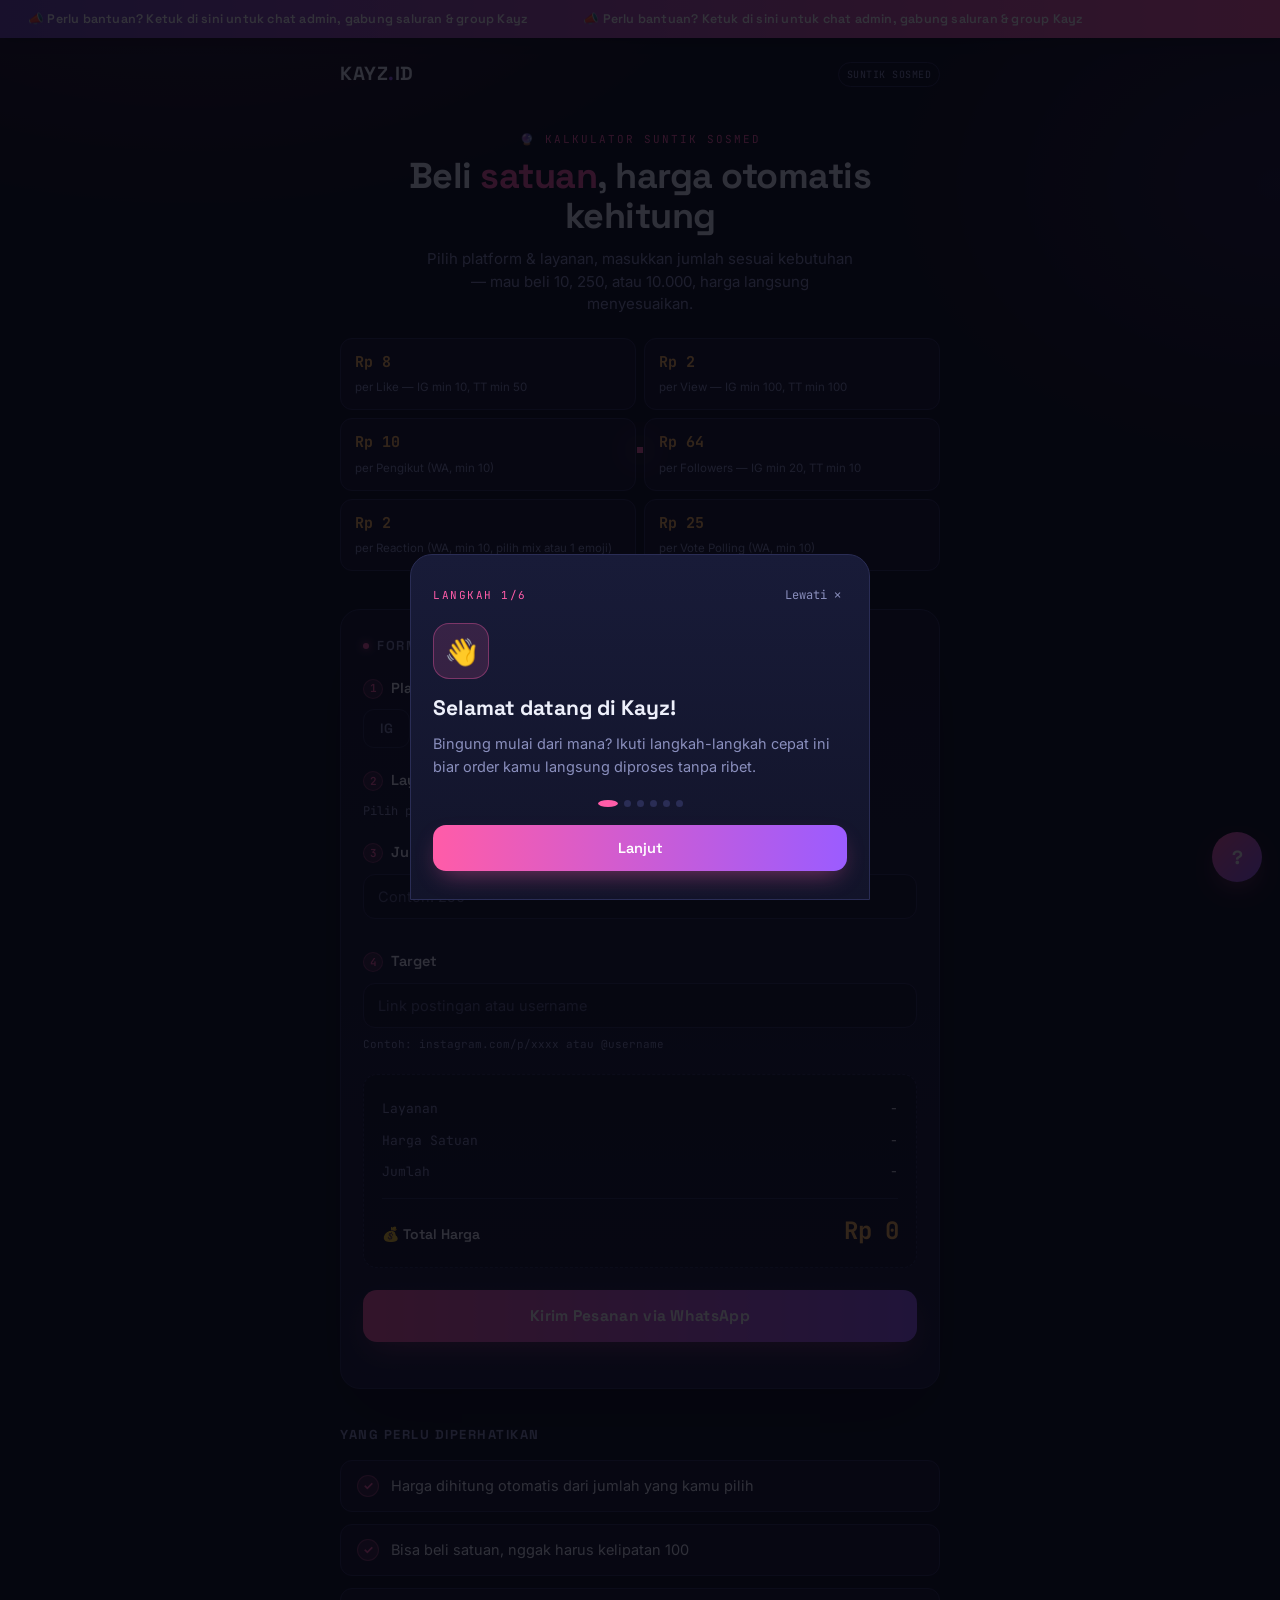
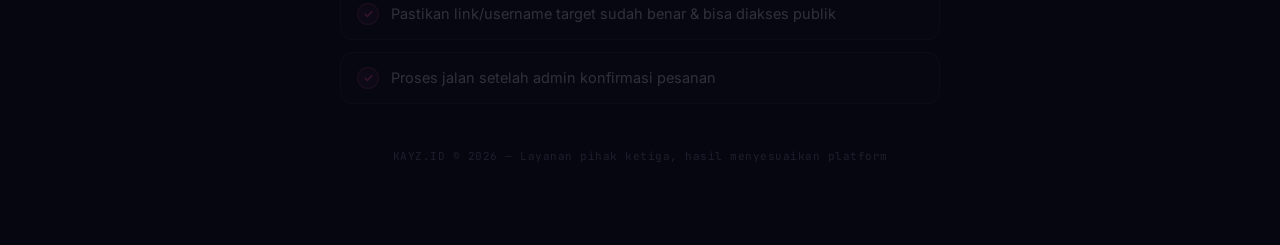
==== index.html @ 51d11089 "Add files via upload" ====
<!DOCTYPE html>
<html lang="id">
<head>
<meta charset="UTF-8">
<meta name="viewport" content="width=device-width, initial-scale=1.0">
<title>KAYZ — Kalkulator Suntik Sosmed</title>
<link rel="preconnect" href="https://fonts.googleapis.com">
<link rel="preconnect" href="https://fonts.gstatic.com" crossorigin>
<link href="https://fonts.googleapis.com/css2?family=Space+Grotesk:wght@500;600;700&family=Inter:wght@400;500;600&family=JetBrains+Mono:wght@400;500;700&display=swap" rel="stylesheet">
<link rel="stylesheet" href="style.css">
</head>
<body>

<div class="marquee-bar" id="marqueeBar">
  <div class="marquee-track" id="marqueeTrack"></div>
</div>

<div class="help-overlay" id="helpOverlay">
  <div class="help-modal">
    <div class="help-head">
      <h3 class="help-title">Perlu bantuan?</h3>
      <button class="help-close" id="helpClose">Tutup ✕</button>
    </div>
    <a class="help-opt" id="helpChat" href="#" target="_blank">
      <div class="ic">💬</div>
      <div class="txt"><b>Chat Admin</b><span>Tanya-tanya atau lapor pesanan lewat WhatsApp</span></div>
    </a>
    <a class="help-opt" id="helpChannel" href="#" target="_blank">
      <div class="ic">📢</div>
      <div class="txt"><b>Saluran Kayz</b><span>Info promo & update layanan terbaru</span></div>
    </a>
    <a class="help-opt" id="helpGroup" href="#" target="_blank">
      <div class="ic">👥</div>
      <div class="txt"><b>Group Komunitas</b><span>Gabung diskusi & tanya jawab bareng member lain</span></div>
    </a>
  </div>
</div>

<header>
  <div class="logo">KAYZ<span>.</span>ID</div>
  <div class="logo-tag">SUNTIK SOSMED</div>
</header>

<div class="wrap">

  <section class="hero">
    <div class="eyebrow">🔮 Kalkulator Suntik Sosmed</div>
    <h1>Beli <em>satuan</em>, harga otomatis kehitung</h1>
    <p class="sub">Pilih platform & layanan, masukkan jumlah sesuai kebutuhan — mau beli 10, 250, atau 10.000, harga langsung menyesuaikan.</p>

    <div class="rate-grid" id="rateGrid">
      <div class="rate-card"><b>Rp10</b><span>per Like — IG min 10, TT min 10</span></div>
      <div class="rate-card"><b>Rp1</b><span>per View — IG min 100, TT min 100</span></div>
      <div class="rate-card"><b>Rp10</b><span>per Pengikut (WA, min 10)</span></div>
      <div class="rate-card"><b>Rp50</b><span>per Followers — IG min 20, TT min 10</span></div>
      <div class="rate-card"><b>Rp1</b><span>per Reaction (WA, min 10, pilih mix atau 1 emoji)</span></div>
      <div class="rate-card"><b>Rp40</b><span>per Vote Polling (WA, min 10)</span></div>
    </div>
  </section>

  <div class="card">
    <div class="card-title"><span class="dot"></span> Form Pesanan Suntik Sosmed</div>

    <div class="field">
      <div class="field-label"><span class="n">1</span> Platform / Aplikasi</div>
      <div class="chip-row" id="platformRow">
        <button class="chip" data-val="Instagram (IG)">IG</button>
        <button class="chip" data-val="TikTok (TT)">TT</button>
        <button class="chip" data-val="WhatsApp (WA)">WA</button>
      </div>
      <div class="err" id="err-platform">Pilih salah satu platform.</div>
    </div>

    <div class="field">
      <div class="field-label"><span class="n">2</span> Layanan Suntik</div>
      <div class="chip-row" id="layananRow">
        <span class="empty-hint">Pilih platform dulu ya.</span>
      </div>
      <div class="hint" id="rateHint"></div>
      <div class="err" id="err-layanan">Pilih salah satu layanan.</div>
    </div>

    <div class="field" id="reactionField" style="display:none;">
      <div class="field-label">💬 Pilihan Reaction</div>
      <div class="chip-row" id="reactionRow">
        <button class="chip pink" data-val="Mix Acak (👍❤️😂😯🥺🙏)" data-emoji="👍❤️😂😯🥺🙏">Mix Acak 👍❤️😂😯🥺🙏</button>
        <button class="chip pink" data-val="👍" data-emoji="👍">👍</button>
        <button class="chip pink" data-val="❤️" data-emoji="❤️">❤️</button>
        <button class="chip pink" data-val="😂" data-emoji="😂">😂</button>
        <button class="chip pink" data-val="😯" data-emoji="😯">😯</button>
        <button class="chip pink" data-val="🥺" data-emoji="🥺">🥺</button>
        <button class="chip pink" data-val="🙏" data-emoji="🙏">🙏</button>
      </div>
      <div class="err" id="err-reaction">Pilih mix acak atau salah satu emoji.</div>
    </div>

    <div class="field">
      <div class="field-label"><span class="n">3</span> Jumlah <span class="opt">(bisa beli satuan, bebas berapa aja)</span></div>
      <input type="number" id="jumlah" placeholder="Contoh: 250" min="1" step="1">
      <div class="qty-quick" id="qtyQuick"></div>
      <div class="err" id="err-jumlah">Jumlah wajib diisi (minimal 1).</div>
    </div>

    <div class="field">
      <div class="field-label"><span class="n">4</span> Target</div>
      <input type="text" id="target" placeholder="Link postingan atau username">
      <div class="hint">Contoh: instagram.com/p/xxxx atau @username</div>
      <div class="err" id="err-target">Target wajib diisi.</div>
    </div>

    <div class="breakdown" id="breakdownBox">
      <div class="bd-row"><span>Layanan</span><span id="bdLayanan">-</span></div>
      <div class="bd-row"><span>Harga Satuan</span><span id="bdRate">-</span></div>
      <div class="bd-row"><span>Jumlah</span><span id="bdJumlah">-</span></div>
      <div class="bd-note" id="bdNote" style="display:none;">
        <span class="bd-note-label">📝 Note</span>
        <span class="bd-note-text" id="bdNoteText">-</span>
      </div>
      <div class="bd-total">
        <span class="label">💰 Total Harga</span>
        <span class="value" id="bdTotal">Rp 0</span>
      </div>
    </div>

    <button class="cta" id="orderBtn">Kirim Pesanan via WhatsApp</button>
    <div class="toast" id="toast">✓ Membuka WhatsApp admin Kayz...</div>
  </div>

  <section class="features">
    <h2>Yang perlu diperhatikan</h2>
    <div class="feat-grid">
      <div class="feat"><span class="check">✓</span> Harga dihitung otomatis dari jumlah yang kamu pilih</div>
      <div class="feat"><span class="check">✓</span> Bisa beli satuan, nggak harus kelipatan 100</div>
      <div class="feat"><span class="check">✓</span> Pastikan link/username target sudah benar & bisa diakses publik</div>
      <div class="feat"><span class="check">✓</span> Proses jalan setelah admin konfirmasi pesanan</div>
    </div>
  </section>

  <footer>KAYZ.ID © 2026 — Layanan pihak ketiga, hasil menyesuaikan platform</footer>
</div>

<button class="help-fab" id="helpFab" title="Cara order">?</button>

<div class="tut-highlight" id="tutHighlight"></div>
<div class="tut-overlay" id="tutOverlay">
  <div class="tut-modal">
    <div class="tut-head">
      <span class="tut-eyebrow" id="tutStepLabel">Langkah 1/4</span>
      <button class="tut-skip" id="tutSkip">Lewati ✕</button>
    </div>
    <div class="tut-icon" id="tutIcon">👋</div>
    <h3 class="tut-title" id="tutTitle">Selamat datang di Kayz!</h3>
    <p class="tut-body" id="tutBody">Bingung mulai dari mana? Ikuti 4 langkah cepat ini biar order kamu langsung diproses tanpa ribet.</p>
    <div class="tut-dots" id="tutDots"></div>
    <div class="tut-actions">
      <button class="tut-btn hidden" id="tutBack">Kembali</button>
      <button class="tut-btn primary" id="tutNext">Lanjut</button>
    </div>
  </div>
</div>

<script src="prices.js"></script>
<script src="script.js"></script>
</body>
</html>
---- style.css ----
:root {
  --void:#0a0c17;
  --panel:#12142a;
  --panel-2:#181b38;
  --line:#2a2d55;
  --violet:#9b5cff;
  --violet-dim:#6e46b8;
  --violet-glow:rgba(155,92,255,0.45);
  --pink:#ff5ca8;
  --amber:#ffb454;
  --text:#eef0fb;
  --muted:#8a8fbd;
  --good:#5ee6a8;
}

* {
  box-sizing:border-box;
}

html {
  scroll-behavior:smooth;
}

body {
  margin:0;
  background:radial-gradient(ellipse 900px 500px at 15% -5%,rgba(255,92,168,0.14),transparent 60%),radial-gradient(ellipse 700px 500px at 100% 10%,rgba(155,92,255,0.12),transparent 55%),var(--void);
  color:var(--text);
  font-family:'Inter',sans-serif;
  -webkit-font-smoothing:antialiased;
  line-height:1.5;
}

.wrap {
  max-width:640px;
  margin:0 auto;
  padding:0 20px 80px;
}

header {
  display:flex;
  align-items:center;
  justify-content:space-between;
  padding:22px 20px;
  max-width:640px;
  margin:0 auto;
}

.logo {
  font-family:'Space Grotesk',sans-serif;
  font-weight:700;
  font-size:19px;
  letter-spacing:0.5px;
}

.logo span {
  color:var(--violet);
}

.logo-tag {
  font-family:'JetBrains Mono',monospace;
  font-size:10px;
  color:var(--muted);
  border:1px solid var(--line);
  padding:4px 8px;
  border-radius:20px;
  letter-spacing:0.5px;
}

.hero {
  padding:20px 0 8px;
  text-align:center;
}

.eyebrow {
  font-family:'JetBrains Mono',monospace;
  font-size:11px;
  color:var(--pink);
  letter-spacing:2px;
  text-transform:uppercase;
  margin-bottom:10px;
}

h1 {
  font-family:'Space Grotesk',sans-serif;
  font-weight:700;
  font-size:clamp(27px,7vw,36px);
  line-height:1.1;
  margin:0 0 12px;
  letter-spacing:-0.5px;
}

h1 em {
  font-style:normal;
  color:var(--pink);
}

.sub {
  color:var(--muted);
  font-size:15px;
  max-width:440px;
  margin:0 auto;
}

.rate-grid {
  display:grid;
  grid-template-columns:1fr 1fr;
  gap:8px;
  margin-top:22px;
}

.rate-card {
  padding:12px 14px;
  border-radius:12px;
  background:var(--panel);
  border:1px solid var(--line);
  text-align:left;
}

.rate-card b {
  display:block;
  font-family:'JetBrains Mono',monospace;
  font-size:15px;
  color:var(--amber);
}

.rate-card span {
  font-size:11.5px;
  color:var(--muted);
}

.card {
  background:linear-gradient(180deg,var(--panel),var(--panel-2));
  border:1px solid var(--line);
  border-radius:20px;
  padding:26px 22px 22px;
  margin-top:30px;
  box-shadow:0 30px 60px -30px rgba(0,0,0,0.6);
}

.card-title {
  display:flex;
  align-items:center;
  gap:8px;
  font-family:'Space Grotesk',sans-serif;
  font-weight:600;
  font-size:13px;
  letter-spacing:1.5px;
  text-transform:uppercase;
  color:var(--muted);
  margin-bottom:22px;
}

.card-title .dot {
  width:6px;
  height:6px;
  border-radius:50%;
  background:var(--pink);
  box-shadow:0 0 8px var(--pink);
}

.field {
  margin-bottom:22px;
}

.field-label {
  display:flex;
  align-items:center;
  gap:8px;
  font-family:'Space Grotesk',sans-serif;
  font-weight:600;
  font-size:14.5px;
  margin-bottom:10px;
}

.field-label .n {
  width:20px;
  height:20px;
  border-radius:50%;
  background:rgba(255,92,168,0.15);
  color:var(--pink);
  font-family:'JetBrains Mono',monospace;
  font-size:11px;
  display:flex;
  align-items:center;
  justify-content:center;
  border:1px solid rgba(255,92,168,0.35);
}

.field-label .opt {
  color:var(--muted);
  font-weight:400;
  font-size:12.5px;
}

.chip-row {
  display:flex;
  gap:8px;
  flex-wrap:wrap;
}

.chip {
  padding:10px 16px;
  border-radius:11px;
  border:1px solid var(--line);
  background:transparent;
  color:var(--muted);
  font-family:'Space Grotesk',sans-serif;
  font-weight:600;
  font-size:13.5px;
  cursor:pointer;
  transition:all .15s ease;
}

.chip.active {
  border-color:var(--violet);
  color:var(--text);
  background:rgba(155,92,255,0.14);
  box-shadow:inset 0 0 0 1px rgba(155,92,255,0.35);
}

.chip.pink.active {
  border-color:var(--pink);
  background:rgba(255,92,168,0.14);
  box-shadow:inset 0 0 0 1px rgba(255,92,168,0.35);
}

.chip:disabled {
  opacity:0.35;
  cursor:not-allowed;
}

.empty-hint {
  font-family:'JetBrains Mono',monospace;
  font-size:12px;
  color:var(--muted);
}

input[type=text],input[type=number] {
  width:100%;
  padding:13px 14px;
  border-radius:12px;
  border:1px solid var(--line);
  background:rgba(0,0,0,0.25);
  color:var(--text);
  font-family:'Inter',sans-serif;
  font-size:14.5px;
  outline:none;
  transition:border-color .15s ease;
}

input[type=text]:focus,input[type=number]:focus {
  border-color:var(--violet);
}

input::placeholder {
  color:#5a5f88;
}

.qty-quick {
  display:flex;
  gap:8px;
  margin-top:10px;
  flex-wrap:wrap;
}

.qty-btn {
  padding:7px 14px;
  border-radius:9px;
  border:1px solid var(--line);
  background:transparent;
  color:var(--muted);
  font-family:'JetBrains Mono',monospace;
  font-size:12px;
  cursor:pointer;
}

.qty-btn:hover {
  border-color:var(--violet);
  color:var(--text);
}

.hint {
  font-family:'JetBrains Mono',monospace;
  font-size:11px;
  color:var(--muted);
  margin-top:8px;
}

.err {
  display:none;
  font-family:'JetBrains Mono',monospace;
  font-size:11.5px;
  color:#ff6b6b;
  margin-top:8px;
}

.err.show {
  display:block;
}

.field.invalid input[type=text],.field.invalid input[type=number] {
  border-color:#ff6b6b;
}

.field.invalid .chip-row .chip {
  border-color:#ff6b6b;
}

.breakdown {
  margin-top:6px;
  padding:18px 18px;
  border-radius:14px;
  background:rgba(0,0,0,0.25);
  border:1px dashed var(--line);
  font-family:'JetBrains Mono',monospace;
  font-size:13px;
}

.bd-row {
  display:flex;
  justify-content:space-between;
  padding:6px 0;
  color:var(--muted);
}

.bd-row span:last-child {
  color:var(--text);
}

.bd-total {
  display:flex;
  justify-content:space-between;
  align-items:baseline;
  margin-top:10px;
  padding-top:14px;
  border-top:1px solid var(--line);
}

.bd-total .label {
  font-family:'Space Grotesk',sans-serif;
  font-weight:600;
  font-size:14px;
  color:var(--text);
  display:flex;
  align-items:center;
  gap:6px;
}

.bd-total .value {
  font-family:'JetBrains Mono',monospace;
  font-weight:700;
  font-size:24px;
  color:var(--amber);
  letter-spacing:-0.5px;
}

.cta {
  display:block;
  width:100%;
  margin-top:22px;
  padding:16px;
  border:none;
  border-radius:14px;
  background:linear-gradient(90deg,var(--pink),var(--violet));
  color:#fff;
  font-family:'Space Grotesk',sans-serif;
  font-weight:700;
  font-size:15.5px;
  cursor:pointer;
  letter-spacing:0.3px;
  box-shadow:0 12px 30px -8px rgba(255,92,168,0.4);
  transition:transform .15s ease;
}

.cta:active {
  transform:scale(0.98);
}

.toast {
  text-align:center;
  font-family:'JetBrains Mono',monospace;
  font-size:11.5px;
  color:var(--good);
  margin-top:10px;
  height:14px;
  opacity:0;
  transition:opacity .3s ease;
}

.toast.show {
  opacity:1;
}

.features {
  margin-top:36px;
}

.features h2 {
  font-family:'Space Grotesk',sans-serif;
  font-size:13px;
  letter-spacing:1.5px;
  text-transform:uppercase;
  color:var(--muted);
  margin-bottom:16px;
}

.feat-grid {
  display:grid;
  gap:12px;
}

.feat {
  display:flex;
  align-items:center;
  gap:12px;
  padding:14px 16px;
  background:var(--panel);
  border:1px solid var(--line);
  border-radius:12px;
  font-size:14.5px;
}

.feat .check {
  flex:none;
  width:22px;
  height:22px;
  border-radius:50%;
  background:rgba(255,92,168,0.16);
  color:var(--pink);
  display:flex;
  align-items:center;
  justify-content:center;
  font-size:12px;
  font-weight:700;
  border:1px solid rgba(255,92,168,0.4);
}

footer {
  text-align:center;
  margin-top:44px;
  color:var(--muted);
  font-family:'JetBrains Mono',monospace;
  font-size:11px;
  letter-spacing:0.5px;
}

.help-fab {
  position:fixed;
  right:18px;
  bottom:18px;
  width:50px;
  height:50px;
  border-radius:50%;
  background:linear-gradient(135deg,var(--pink),var(--violet));
  border:none;
  color:#fff;
  font-family:'Space Grotesk',sans-serif;
  font-weight:700;
  font-size:19px;
  cursor:pointer;
  box-shadow:0 10px 26px -8px rgba(255,92,168,0.55);
  z-index:50;
  display:flex;
  align-items:center;
  justify-content:center;
}

.tut-overlay {
  position:fixed;
  inset:0;
  background:transparent;
  z-index:207;
  display:flex;
  align-items:flex-end;
  justify-content:center;
  opacity:0;
  pointer-events:none;
  transition:opacity .25s ease;
}

.tut-overlay.show {
  opacity:1;
  pointer-events:auto;
}

.tut-highlight {
  position:fixed;
  z-index:206;
  pointer-events:none;
  border-radius:14px;
  box-shadow:0 0 0 9999px rgba(5,6,14,0.82), 0 0 0 3px var(--pink), 0 0 30px 6px rgba(255,92,168,0.5);
  opacity:0;
  transition:top .35s cubic-bezier(.2,.8,.2,1), left .35s cubic-bezier(.2,.8,.2,1), width .35s cubic-bezier(.2,.8,.2,1), height .35s cubic-bezier(.2,.8,.2,1), opacity .3s ease;
}

.tut-highlight.show {
  opacity:1;
}

.tut-modal {
  width:100%;
  max-width:460px;
  background:linear-gradient(180deg,var(--panel-2),var(--panel));
  border:1px solid var(--line);
  border-radius:22px 22px 0 0;
  padding:26px 22px 28px;
  transform:translateY(30px);
  transition:transform .3s cubic-bezier(.2,.8,.2,1);
  max-height:82vh;
  overflow-y:auto;
  overscroll-behavior:contain;
  position:relative;
  z-index:2;
}

.tut-overlay.show .tut-modal {
  transform:translateY(0);
}

.tut-head {
  display:flex;
  align-items:center;
  justify-content:space-between;
  margin-bottom:6px;
}

.tut-eyebrow {
  font-family:'JetBrains Mono',monospace;
  font-size:11px;
  color:var(--pink);
  letter-spacing:1.5px;
  text-transform:uppercase;
}

.tut-skip {
  background:none;
  border:none;
  color:var(--muted);
  font-family:'JetBrains Mono',monospace;
  font-size:12px;
  cursor:pointer;
  padding:6px;
}

.tut-icon {
  width:56px;
  height:56px;
  border-radius:16px;
  display:flex;
  align-items:center;
  justify-content:center;
  font-size:26px;
  background:rgba(255,92,168,0.14);
  border:1px solid rgba(255,92,168,0.35);
  margin:14px 0 16px;
}

.tut-title {
  font-family:'Space Grotesk',sans-serif;
  font-weight:700;
  font-size:21px;
  margin:0 0 10px;
  line-height:1.25;
}

.tut-body {
  color:var(--muted);
  font-size:14.5px;
  line-height:1.6;
  margin:0;
}

.tut-body b {
  color:var(--text);
}

.tut-dots {
  display:flex;
  gap:6px;
  justify-content:center;
  margin:22px 0 18px;
}

.tut-dot {
  width:7px;
  height:7px;
  border-radius:50%;
  background:var(--line);
  transition:all .2s ease;
}

.tut-dot.active {
  width:20px;
  background:var(--pink);
}

.tut-actions {
  display:flex;
  gap:10px;
}

.tut-btn {
  flex:1;
  padding:14px;
  border-radius:13px;
  border:1px solid var(--line);
  background:transparent;
  color:var(--muted);
  font-family:'Space Grotesk',sans-serif;
  font-weight:600;
  font-size:14.5px;
  cursor:pointer;
}

.tut-btn.primary {
  border:none;
  background:linear-gradient(90deg,var(--pink),var(--violet));
  color:#fff;
  box-shadow:0 10px 24px -8px rgba(255,92,168,0.45);
}

.tut-btn.hidden {
  display:none;
}

.spot-pulse {
  animation:spotPulse 1.4s ease-in-out 2;
  position:relative;
  z-index:2;
  border-radius:14px;
}

@keyframes spotPulse {
  0%,100% {
  box-shadow:0 0 0 0 rgba(255,92,168,0.55);
}

50% {
  box-shadow:0 0 0 10px rgba(255,92,168,0);
}

}

body {
  padding-top:38px;
}

.marquee-bar {
  position:fixed;
  top:0;
  left:0;
  right:0;
  height:38px;
  z-index:200;
  background:linear-gradient(90deg,var(--violet-dim),var(--pink));
  display:flex;
  align-items:center;
  overflow:hidden;
  cursor:pointer;
  box-shadow:0 4px 14px -4px rgba(0,0,0,0.5);
}

.marquee-track {
  display:flex;
  white-space:nowrap;
  animation:marqueeScroll 14s linear infinite;
}

.marquee-track span {
  font-family:'Space Grotesk',sans-serif;
  font-weight:600;
  font-size:12.5px;
  color:#fff;
  padding:0 28px;
  letter-spacing:0.2px;
}

@keyframes marqueeScroll {
  0% {
  transform:translateX(0);
}

100% {
  transform:translateX(-50%);
}

}

.help-overlay {
  position:fixed;
  inset:0;
  background:rgba(5,6,14,0.78);
  backdrop-filter:blur(3px);
  z-index:210;
  display:flex;
  align-items:flex-end;
  justify-content:center;
  opacity:0;
  pointer-events:none;
  transition:opacity .25s ease;
}

.help-overlay.show {
  opacity:1;
  pointer-events:auto;
}

.help-modal {
  width:100%;
  max-width:460px;
  background:linear-gradient(180deg,var(--panel-2),var(--panel));
  border:1px solid var(--line);
  border-radius:22px 22px 0 0;
  padding:24px 22px 30px;
  transform:translateY(30px);
  transition:transform .3s cubic-bezier(.2,.8,.2,1);
}

.help-overlay.show .help-modal {
  transform:translateY(0);
}

.help-head {
  display:flex;
  align-items:center;
  justify-content:space-between;
  margin-bottom:18px;
}

.help-title {
  font-family:'Space Grotesk',sans-serif;
  font-weight:700;
  font-size:19px;
  margin:0;
}

.help-close {
  background:none;
  border:none;
  color:var(--muted);
  font-family:'JetBrains Mono',monospace;
  font-size:13px;
  cursor:pointer;
  padding:6px;
}

.help-opt {
  display:flex;
  align-items:center;
  gap:14px;
  padding:15px 14px;
  border-radius:14px;
  background:rgba(0,0,0,0.25);
  border:1px solid var(--line);
  margin-bottom:10px;
  text-decoration:none;
  cursor:pointer;
}

.help-opt .ic {
  width:40px;
  height:40px;
  border-radius:12px;
  display:flex;
  align-items:center;
  justify-content:center;
  font-size:19px;
  background:rgba(255,92,168,0.15);
  border:1px solid rgba(255,92,168,0.35);
  flex:none;
}

.help-opt .txt b {
  display:block;
  font-family:'Space Grotesk',sans-serif;
  font-weight:600;
  font-size:14.5px;
  color:var(--text);
}

.help-opt .txt span {
  font-size:12px;
  color:var(--muted);
}


/* Note permanen / tidak permanen di rincian total */
.bd-note {
  align-items:center;
  justify-content:space-between;
  gap:10px;
  margin:8px 0 2px;
  padding:8px 10px;
  border-radius:8px;
  font-size:13px;
  border:1px solid var(--line);
}
.bd-note .bd-note-label { color:var(--muted); }
.bd-note .bd-note-text { font-weight:600; text-align:right; }
.bd-note.perm { border-color:rgba(94,230,168,0.4); }
.bd-note.perm .bd-note-text { color:var(--good); }
.bd-note.nonperm { border-color:rgba(255,180,84,0.4); }
.bd-note.nonperm .bd-note-text { color:var(--amber); }
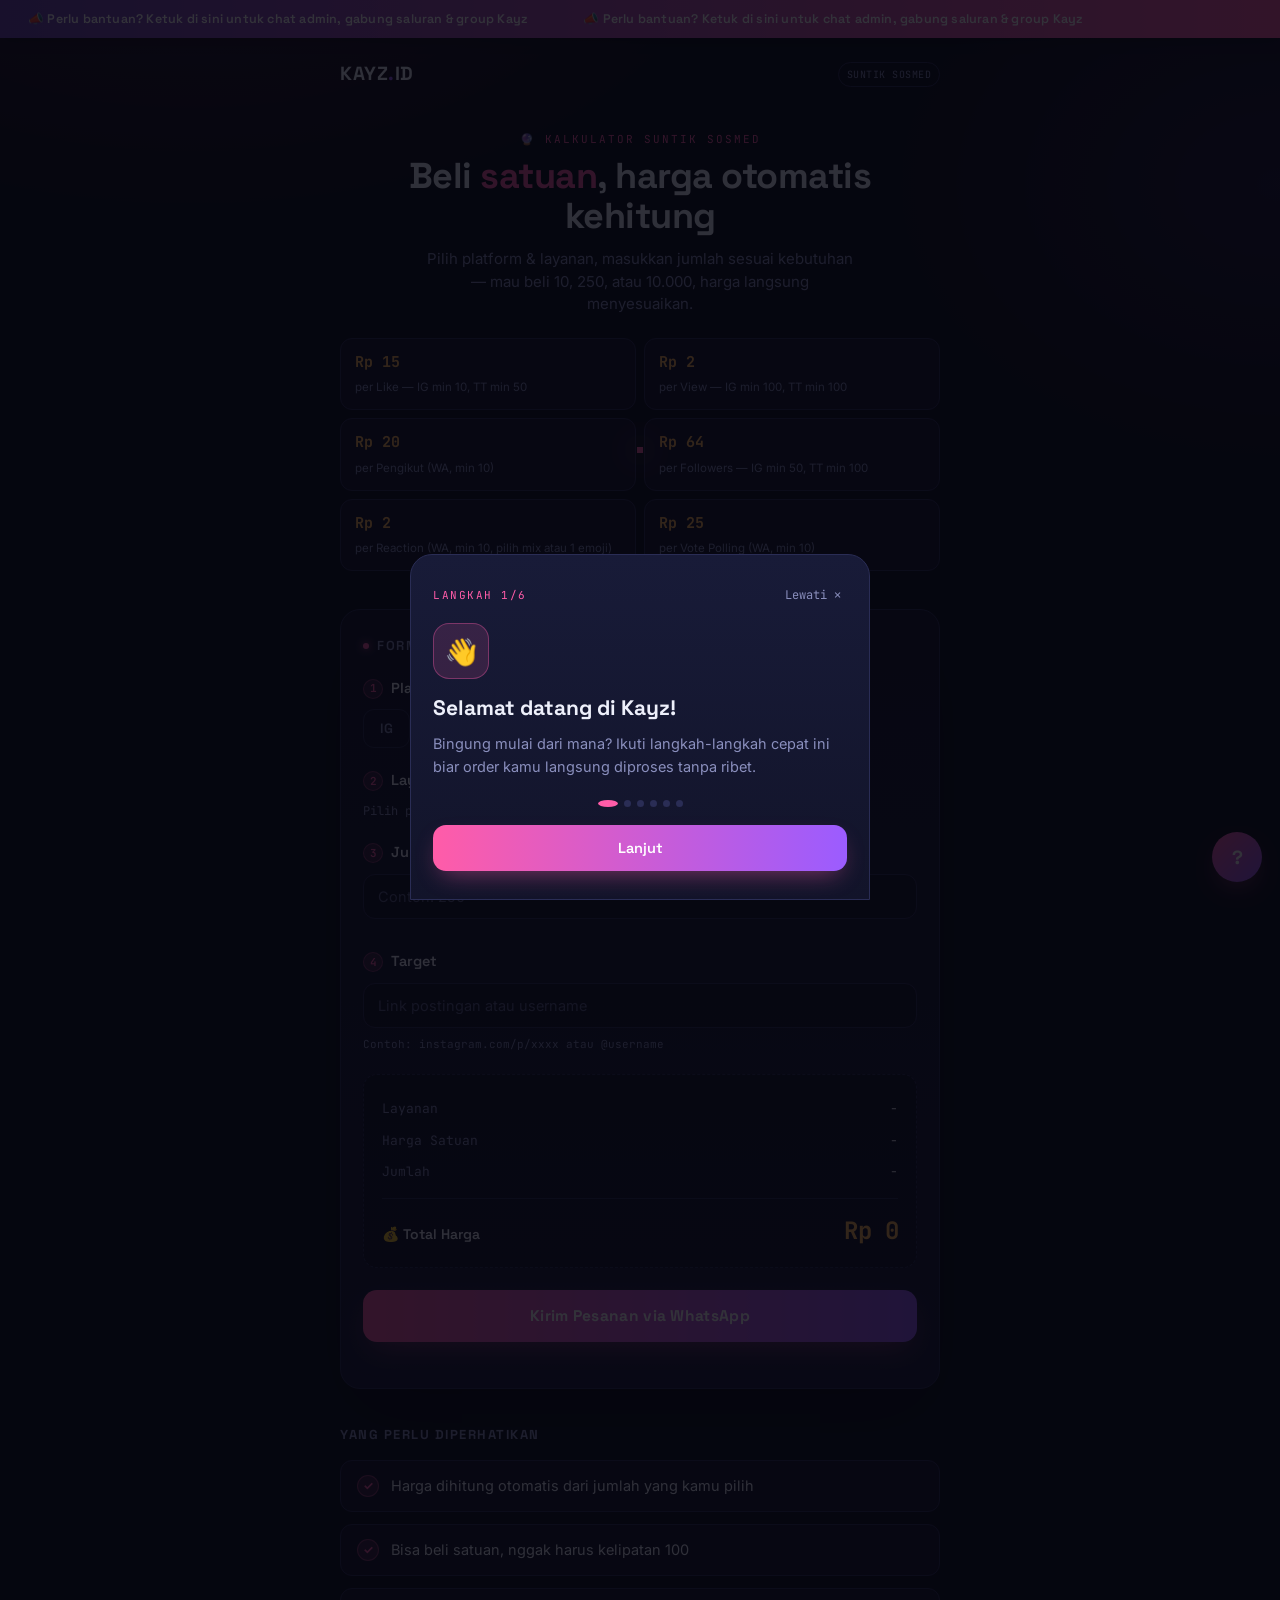
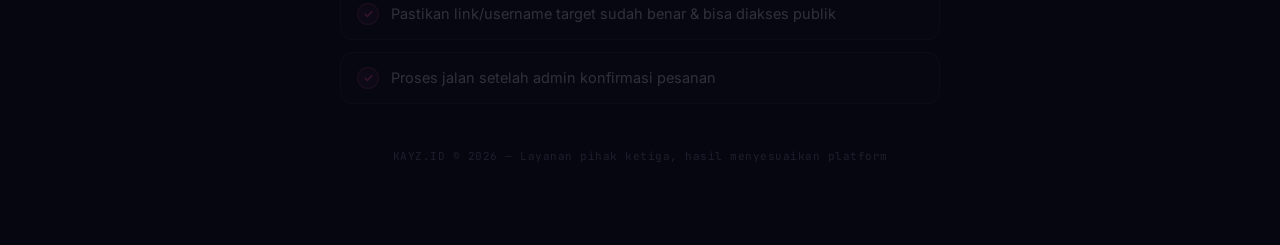
==== commit f12beec4: "Add files via upload" ====
--- a/index.html
+++ b/index.html
@@ -96,7 +96,7 @@
 
     <div class="field">
       <div class="field-label"><span class="n">3</span> Jumlah <span class="opt">(bisa beli satuan, bebas berapa aja)</span></div>
-      <input type="number" id="jumlah" placeholder="Contoh: 250" min="1" step="1">
+      <input type="number" id="jumlah" placeholder="Contoh: 250" min="1" step="1" inputmode="numeric">
       <div class="qty-quick" id="qtyQuick"></div>
       <div class="err" id="err-jumlah">Jumlah wajib diisi (minimal 1).</div>
     </div>
@@ -160,6 +160,7 @@
 </div>
 
 <script src="prices.js"></script>
+<script src="core.js"></script>
 <script src="script.js"></script>
 </body>
 </html>
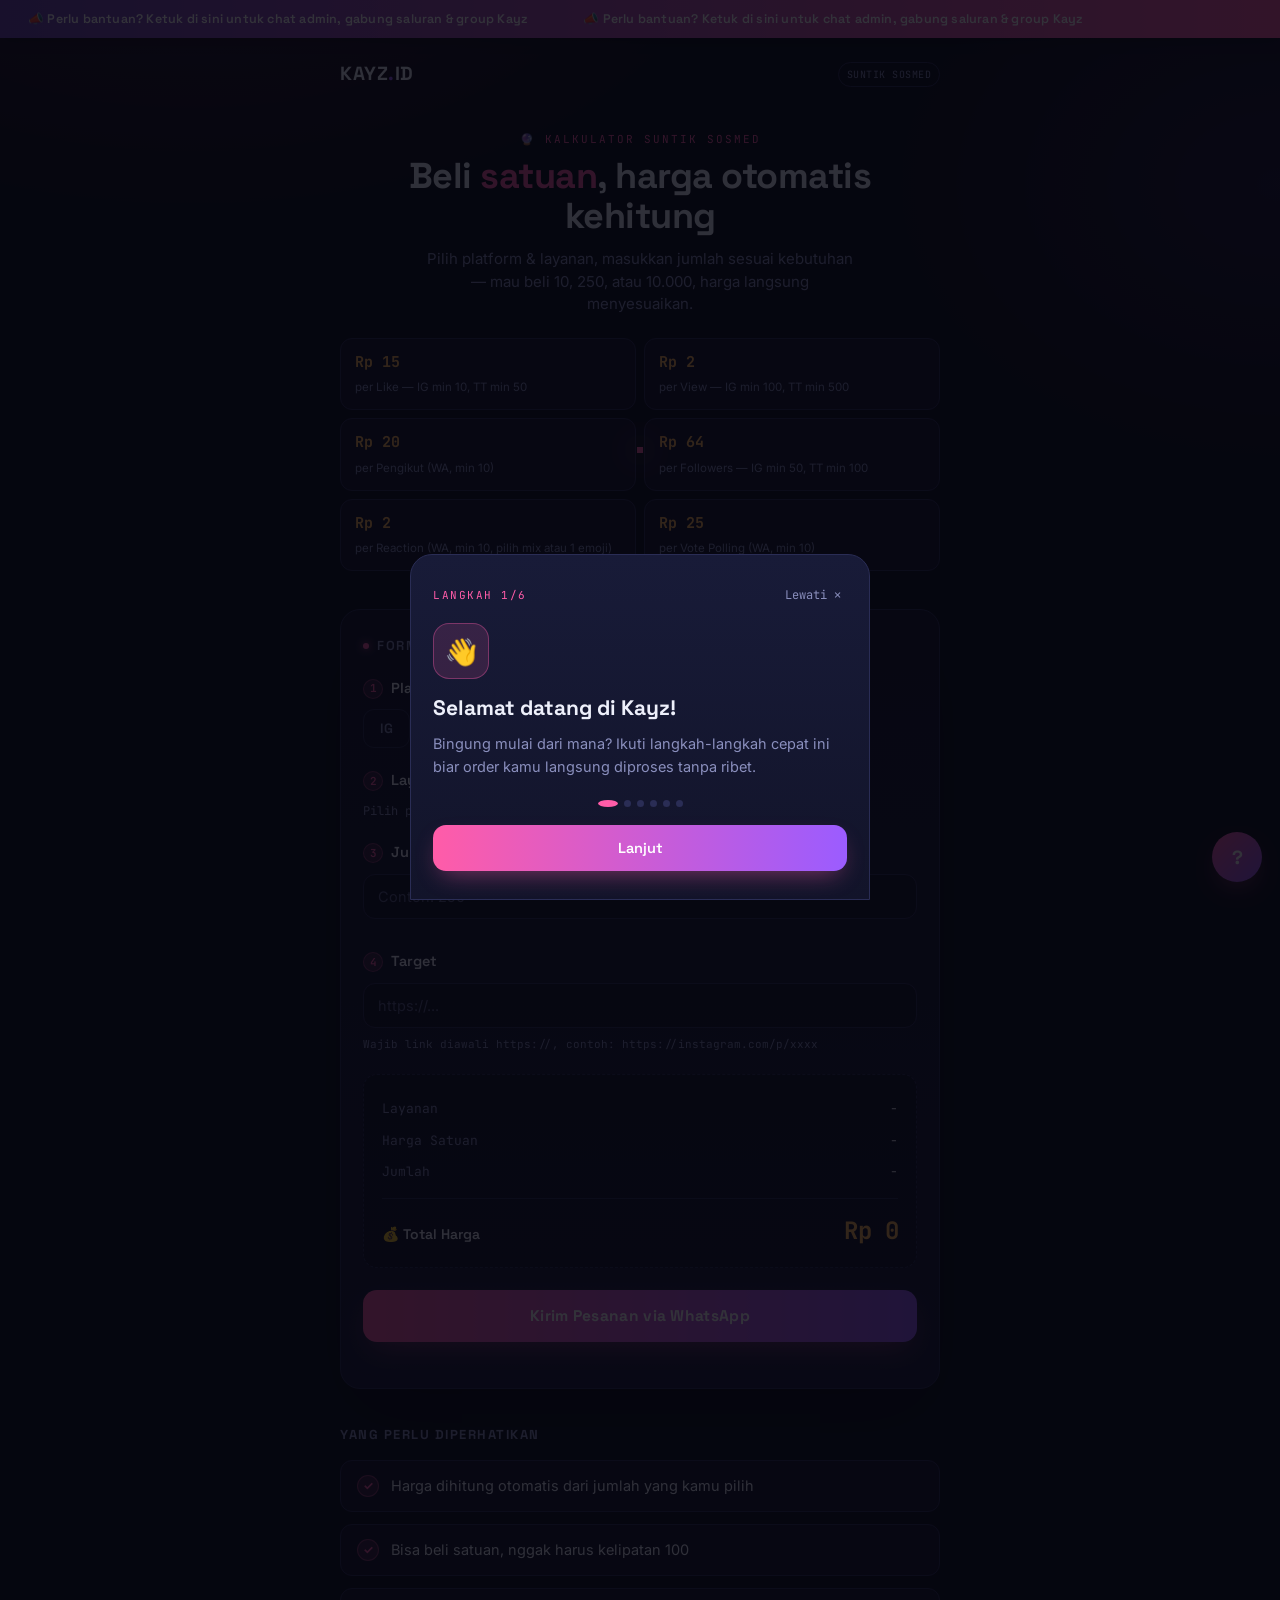
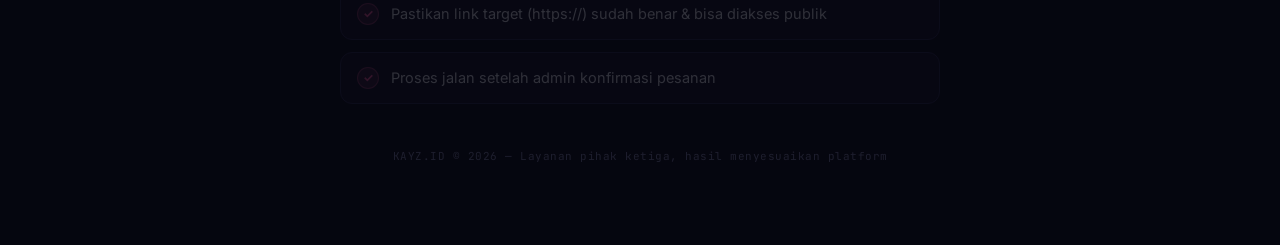
==== commit 0bd67a3f: "Add files via upload" ====
--- a/index.html
+++ b/index.html
@@ -103,9 +103,9 @@
 
     <div class="field">
       <div class="field-label"><span class="n">4</span> Target</div>
-      <input type="text" id="target" placeholder="Link postingan atau username">
-      <div class="hint">Contoh: instagram.com/p/xxxx atau @username</div>
-      <div class="err" id="err-target">Target wajib diisi.</div>
+      <input type="text" id="target" inputmode="url" autocapitalize="off" autocomplete="off" placeholder="https://...">
+      <div class="hint">Wajib link diawali https://, contoh: https://instagram.com/p/xxxx</div>
+      <div class="err" id="err-target">Target wajib berupa link yang diawali https://</div>
     </div>
 
     <div class="breakdown" id="breakdownBox">
@@ -131,7 +131,7 @@
     <div class="feat-grid">
       <div class="feat"><span class="check">✓</span> Harga dihitung otomatis dari jumlah yang kamu pilih</div>
       <div class="feat"><span class="check">✓</span> Bisa beli satuan, nggak harus kelipatan 100</div>
-      <div class="feat"><span class="check">✓</span> Pastikan link/username target sudah benar & bisa diakses publik</div>
+      <div class="feat"><span class="check">✓</span> Pastikan link target (https://) sudah benar & bisa diakses publik</div>
       <div class="feat"><span class="check">✓</span> Proses jalan setelah admin konfirmasi pesanan</div>
     </div>
   </section>
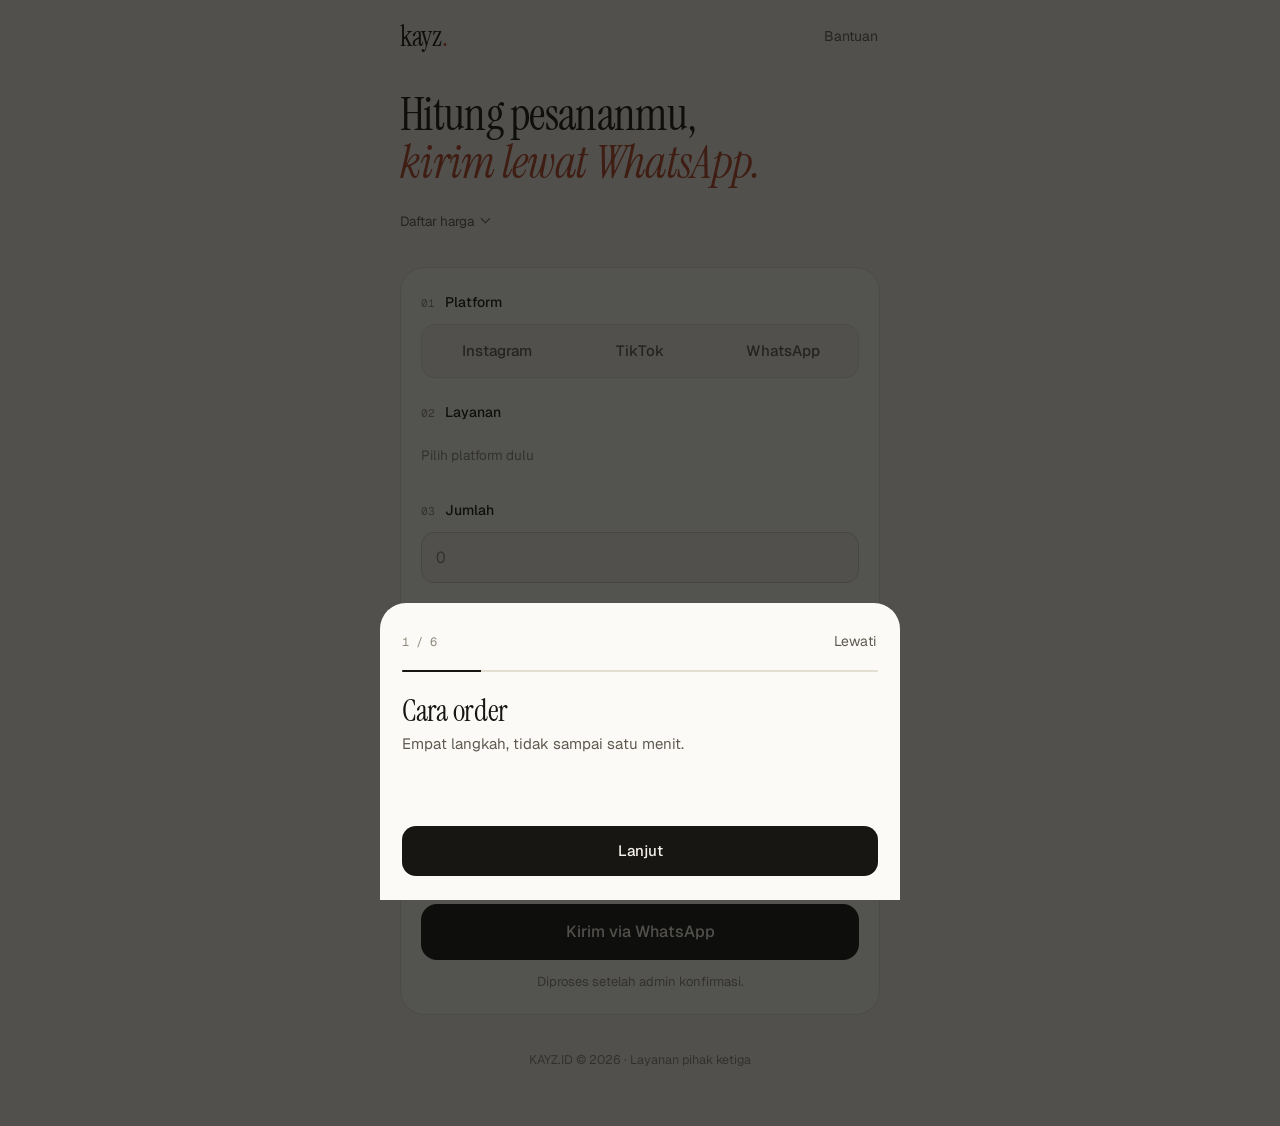
==== commit 604e44d1: "Add files via upload" ====
--- a/index.html
+++ b/index.html
@@ -2,159 +2,133 @@
 <html lang="id">
 <head>
 <meta charset="UTF-8">
-<meta name="viewport" content="width=device-width, initial-scale=1.0">
-<title>KAYZ — Kalkulator Suntik Sosmed</title>
+<meta name="viewport" content="width=device-width, initial-scale=1, viewport-fit=cover">
+<meta name="color-scheme" content="light dark">
+<title>KAYZ — Suntik Sosmed</title>
 <link rel="preconnect" href="https://fonts.googleapis.com">
 <link rel="preconnect" href="https://fonts.gstatic.com" crossorigin>
-<link href="https://fonts.googleapis.com/css2?family=Space+Grotesk:wght@500;600;700&family=Inter:wght@400;500;600&family=JetBrains+Mono:wght@400;500;700&display=swap" rel="stylesheet">
+<link href="https://fonts.googleapis.com/css2?family=Geist:wght@400;500;600&family=Geist+Mono:wght@400;500&family=Instrument+Serif:ital@0;1&display=swap" rel="stylesheet">
 <link rel="stylesheet" href="style.css">
 </head>
 <body>
 
-<div class="marquee-bar" id="marqueeBar">
-  <div class="marquee-track" id="marqueeTrack"></div>
-</div>
-
-<div class="help-overlay" id="helpOverlay">
-  <div class="help-modal">
-    <div class="help-head">
-      <h3 class="help-title">Perlu bantuan?</h3>
-      <button class="help-close" id="helpClose">Tutup ✕</button>
-    </div>
-    <a class="help-opt" id="helpChat" href="#" target="_blank">
-      <div class="ic">💬</div>
-      <div class="txt"><b>Chat Admin</b><span>Tanya-tanya atau lapor pesanan lewat WhatsApp</span></div>
-    </a>
-    <a class="help-opt" id="helpChannel" href="#" target="_blank">
-      <div class="ic">📢</div>
-      <div class="txt"><b>Saluran Kayz</b><span>Info promo & update layanan terbaru</span></div>
-    </a>
-    <a class="help-opt" id="helpGroup" href="#" target="_blank">
-      <div class="ic">👥</div>
-      <div class="txt"><b>Group Komunitas</b><span>Gabung diskusi & tanya jawab bareng member lain</span></div>
-    </a>
-  </div>
-</div>
-
-<header>
-  <div class="logo">KAYZ<span>.</span>ID</div>
-  <div class="logo-tag">SUNTIK SOSMED</div>
+<header class="top">
+  <a class="logo" href="./">kayz<i>.</i></a>
+  <button class="link-btn" id="helpOpen" type="button">Bantuan</button>
 </header>
 
-<div class="wrap">
+<main class="wrap">
 
-  <section class="hero">
-    <div class="eyebrow">🔮 Kalkulator Suntik Sosmed</div>
-    <h1>Beli <em>satuan</em>, harga otomatis kehitung</h1>
-    <p class="sub">Pilih platform & layanan, masukkan jumlah sesuai kebutuhan — mau beli 10, 250, atau 10.000, harga langsung menyesuaikan.</p>
-
-    <div class="rate-grid" id="rateGrid">
-      <div class="rate-card"><b>Rp10</b><span>per Like — IG min 10, TT min 10</span></div>
-      <div class="rate-card"><b>Rp1</b><span>per View — IG min 100, TT min 100</span></div>
-      <div class="rate-card"><b>Rp10</b><span>per Pengikut (WA, min 10)</span></div>
-      <div class="rate-card"><b>Rp50</b><span>per Followers — IG min 20, TT min 10</span></div>
-      <div class="rate-card"><b>Rp1</b><span>per Reaction (WA, min 10, pilih mix atau 1 emoji)</span></div>
-      <div class="rate-card"><b>Rp40</b><span>per Vote Polling (WA, min 10)</span></div>
-    </div>
+  <section class="hero rise" style="--i:0">
+    <h1>Hitung pesananmu,<br><em>kirim lewat WhatsApp.</em></h1>
+    <details class="prices">
+      <summary>Daftar harga</summary>
+      <div class="pl" id="rateGrid"></div>
+    </details>
   </section>
 
-  <div class="card">
-    <div class="card-title"><span class="dot"></span> Form Pesanan Suntik Sosmed</div>
+  <section class="panel rise" style="--i:1">
 
     <div class="field">
-      <div class="field-label"><span class="n">1</span> Platform / Aplikasi</div>
-      <div class="chip-row" id="platformRow">
-        <button class="chip" data-val="Instagram (IG)">IG</button>
-        <button class="chip" data-val="TikTok (TT)">TT</button>
-        <button class="chip" data-val="WhatsApp (WA)">WA</button>
+      <div class="lbl"><i>01</i>Platform</div>
+      <div class="seg" id="platformRow">
+        <span class="thumb"></span>
+        <button class="chip" type="button" data-val="Instagram (IG)">Instagram</button>
+        <button class="chip" type="button" data-val="TikTok (TT)">TikTok</button>
+        <button class="chip" type="button" data-val="WhatsApp (WA)">WhatsApp</button>
       </div>
-      <div class="err" id="err-platform">Pilih salah satu platform.</div>
+      <div class="err" id="err-platform">Pilih platform.</div>
     </div>
 
     <div class="field">
-      <div class="field-label"><span class="n">2</span> Layanan Suntik</div>
+      <div class="lbl"><i>02</i>Layanan</div>
       <div class="chip-row" id="layananRow">
-        <span class="empty-hint">Pilih platform dulu ya.</span>
+        <span class="empty-hint">Pilih platform dulu</span>
       </div>
       <div class="hint" id="rateHint"></div>
-      <div class="err" id="err-layanan">Pilih salah satu layanan.</div>
+      <div class="err" id="err-layanan">Pilih layanan.</div>
     </div>
 
-    <div class="field" id="reactionField" style="display:none;">
-      <div class="field-label">💬 Pilihan Reaction</div>
-      <div class="chip-row" id="reactionRow">
-        <button class="chip pink" data-val="Mix Acak (👍❤️😂😯🥺🙏)" data-emoji="👍❤️😂😯🥺🙏">Mix Acak 👍❤️😂😯🥺🙏</button>
-        <button class="chip pink" data-val="👍" data-emoji="👍">👍</button>
-        <button class="chip pink" data-val="❤️" data-emoji="❤️">❤️</button>
-        <button class="chip pink" data-val="😂" data-emoji="😂">😂</button>
-        <button class="chip pink" data-val="😯" data-emoji="😯">😯</button>
-        <button class="chip pink" data-val="🥺" data-emoji="🥺">🥺</button>
-        <button class="chip pink" data-val="🙏" data-emoji="🙏">🙏</button>
+    <div class="collapse" id="reactionWrap">
+      <div>
+        <div class="field" id="reactionField">
+          <div class="lbl"><i>—</i>Reaction</div>
+          <div class="chip-row" id="reactionRow">
+            <button class="chip" type="button" data-val="Mix Acak (👍❤️😂😯🥺🙏)" data-emoji="👍❤️😂😯🥺🙏">Mix acak</button>
+            <button class="chip" type="button" data-val="👍" data-emoji="👍">👍</button>
+            <button class="chip" type="button" data-val="❤️" data-emoji="❤️">❤️</button>
+            <button class="chip" type="button" data-val="😂" data-emoji="😂">😂</button>
+            <button class="chip" type="button" data-val="😯" data-emoji="😯">😯</button>
+            <button class="chip" type="button" data-val="🥺" data-emoji="🥺">🥺</button>
+            <button class="chip" type="button" data-val="🙏" data-emoji="🙏">🙏</button>
+          </div>
+          <div class="err" id="err-reaction">Pilih mix atau satu emoji.</div>
+        </div>
       </div>
-      <div class="err" id="err-reaction">Pilih mix acak atau salah satu emoji.</div>
     </div>
 
     <div class="field">
-      <div class="field-label"><span class="n">3</span> Jumlah <span class="opt">(bisa beli satuan, bebas berapa aja)</span></div>
-      <input type="number" id="jumlah" placeholder="Contoh: 250" min="1" step="1" inputmode="numeric">
+      <label class="lbl" for="jumlah"><i>03</i>Jumlah</label>
+      <input type="number" id="jumlah" placeholder="0" min="1" step="1" inputmode="numeric">
       <div class="qty-quick" id="qtyQuick"></div>
-      <div class="err" id="err-jumlah">Jumlah wajib diisi (minimal 1).</div>
+      <div class="err" id="err-jumlah">Jumlah wajib diisi.</div>
     </div>
 
     <div class="field">
-      <div class="field-label"><span class="n">4</span> Target</div>
-      <input type="text" id="target" inputmode="url" autocapitalize="off" autocomplete="off" placeholder="https://...">
-      <div class="hint">Wajib link diawali https://, contoh: https://instagram.com/p/xxxx</div>
-      <div class="err" id="err-target">Target wajib berupa link yang diawali https://</div>
+      <label class="lbl" for="target"><i>04</i>Target</label>
+      <input type="text" id="target" inputmode="url" autocapitalize="off" autocomplete="off" spellcheck="false" placeholder="https://">
+      <div class="err" id="err-target">Isi dengan link berawalan https://</div>
     </div>
 
-    <div class="breakdown" id="breakdownBox">
-      <div class="bd-row"><span>Layanan</span><span id="bdLayanan">-</span></div>
-      <div class="bd-row"><span>Harga Satuan</span><span id="bdRate">-</span></div>
-      <div class="bd-row"><span>Jumlah</span><span id="bdJumlah">-</span></div>
-      <div class="bd-note" id="bdNote" style="display:none;">
-        <span class="bd-note-label">📝 Note</span>
-        <span class="bd-note-text" id="bdNoteText">-</span>
-      </div>
-      <div class="bd-total">
-        <span class="label">💰 Total Harga</span>
-        <span class="value" id="bdTotal">Rp 0</span>
-      </div>
+    <div class="sum" id="breakdownBox">
+      <div class="row"><span>Tarif</span><span id="bdRate">–</span></div>
+      <div class="row"><span>Jumlah</span><span id="bdJumlah">–</span></div>
+      <div class="row note off" id="bdNote"><span>Status</span><span class="note-text"><i class="dot"></i><span id="bdNoteText">–</span></span></div>
+      <div class="total"><span>Total</span><strong id="bdTotal">Rp 0</strong></div>
     </div>
 
-    <button class="cta" id="orderBtn">Kirim Pesanan via WhatsApp</button>
-    <div class="toast" id="toast">✓ Membuka WhatsApp admin Kayz...</div>
-  </div>
-
-  <section class="features">
-    <h2>Yang perlu diperhatikan</h2>
-    <div class="feat-grid">
-      <div class="feat"><span class="check">✓</span> Harga dihitung otomatis dari jumlah yang kamu pilih</div>
-      <div class="feat"><span class="check">✓</span> Bisa beli satuan, nggak harus kelipatan 100</div>
-      <div class="feat"><span class="check">✓</span> Pastikan link target (https://) sudah benar & bisa diakses publik</div>
-      <div class="feat"><span class="check">✓</span> Proses jalan setelah admin konfirmasi pesanan</div>
-    </div>
+    <button class="cta" id="orderBtn" type="button">
+      <span class="cta-a">Kirim via WhatsApp</span>
+      <span class="cta-b">
+        <svg class="chk" viewBox="0 0 24 24" width="18" height="18" fill="none" stroke="currentColor" stroke-width="2.2" stroke-linecap="round" stroke-linejoin="round" aria-hidden="true"><path d="M5 12.5l4.5 4.5L19 7.5" pathLength="1"/></svg>
+        Membuka WhatsApp
+      </span>
+    </button>
+    <p class="after">Diproses setelah admin konfirmasi.</p>
   </section>
 
-  <footer>KAYZ.ID © 2026 — Layanan pihak ketiga, hasil menyesuaikan platform</footer>
+  <footer class="foot">KAYZ.ID © 2026 · Layanan pihak ketiga</footer>
+</main>
+
+<div class="sheet-wrap" id="helpOverlay">
+  <div class="sheet" role="dialog" aria-modal="true" aria-label="Bantuan">
+    <div class="grab"></div>
+    <div class="sheet-head">
+      <h3>Bantuan</h3>
+      <button class="link-btn" id="helpClose" type="button">Tutup</button>
+    </div>
+    <button class="list-row" id="helpTour" type="button">Cara order <span>→</span></button>
+    <a class="list-row" id="helpChat" href="#" target="_blank" rel="noopener">Chat admin <span>↗</span></a>
+    <a class="list-row" id="helpChannel" href="#" target="_blank" rel="noopener">Saluran <span>↗</span></a>
+    <a class="list-row" id="helpGroup" href="#" target="_blank" rel="noopener">Group komunitas <span>↗</span></a>
+  </div>
 </div>
-
-<button class="help-fab" id="helpFab" title="Cara order">?</button>
 
 <div class="tut-highlight" id="tutHighlight"></div>
 <div class="tut-overlay" id="tutOverlay">
   <div class="tut-modal">
     <div class="tut-head">
-      <span class="tut-eyebrow" id="tutStepLabel">Langkah 1/4</span>
-      <button class="tut-skip" id="tutSkip">Lewati ✕</button>
+      <span class="tut-count" id="tutStepLabel">1 / 6</span>
+      <button class="link-btn" id="tutSkip" type="button">Lewati</button>
     </div>
-    <div class="tut-icon" id="tutIcon">👋</div>
-    <h3 class="tut-title" id="tutTitle">Selamat datang di Kayz!</h3>
-    <p class="tut-body" id="tutBody">Bingung mulai dari mana? Ikuti 4 langkah cepat ini biar order kamu langsung diproses tanpa ribet.</p>
-    <div class="tut-dots" id="tutDots"></div>
+    <div class="tut-bar"><i id="tutBar"></i></div>
+    <div class="tut-content" id="tutContent">
+      <h3 id="tutTitle"></h3>
+      <p id="tutBody"></p>
+    </div>
     <div class="tut-actions">
-      <button class="tut-btn hidden" id="tutBack">Kembali</button>
-      <button class="tut-btn primary" id="tutNext">Lanjut</button>
+      <button class="btn ghost hidden" id="tutBack" type="button">Kembali</button>
+      <button class="btn solid" id="tutNext" type="button">Lanjut</button>
     </div>
   </div>
 </div>
--- a/style.css
+++ b/style.css
@@ -1,803 +1,493 @@
 :root {
-  --void:#0a0c17;
-  --panel:#12142a;
-  --panel-2:#181b38;
-  --line:#2a2d55;
-  --violet:#9b5cff;
-  --violet-dim:#6e46b8;
-  --violet-glow:rgba(155,92,255,0.45);
-  --pink:#ff5ca8;
-  --amber:#ffb454;
-  --text:#eef0fb;
-  --muted:#8a8fbd;
-  --good:#5ee6a8;
-}
-
-* {
-  box-sizing:border-box;
-}
-
-html {
-  scroll-behavior:smooth;
-}
+  --bg:#f4f1ea;
+  --surface:#fcfaf6;
+  --ink:#171613;
+  --ink-2:#5e5a51;
+  --mute:#8d887c;
+  --line:#e3ded2;
+  --line-2:#d3cdbf;
+  --accent:#b8472a;
+  --ok:#2f7a55;
+  --warn:#b4781f;
+  --err:#c0392b;
+  --ease:cubic-bezier(.22,1,.36,1);
+  --serif:'Instrument Serif',Georgia,'Times New Roman',serif;
+  --sans:'Geist',system-ui,-apple-system,'Segoe UI',Roboto,sans-serif;
+  --mono:'Geist Mono',ui-monospace,SFMono-Regular,Menlo,monospace;
+}
+
+@media (prefers-color-scheme:dark) {
+  :root {
+    --bg:#11110f;
+    --surface:#191916;
+    --ink:#f0ede4;
+    --ink-2:#b5b0a3;
+    --mute:#7d796e;
+    --line:#2a2924;
+    --line-2:#3a3932;
+    --accent:#e5835f;
+    --ok:#6cc79b;
+    --warn:#e0a850;
+    --err:#ef7a6b;
+  }
+}
+
+* { box-sizing:border-box; -webkit-tap-highlight-color:transparent; }
+
+html { scroll-behavior:smooth; color-scheme:light dark; }
 
 body {
   margin:0;
-  background:radial-gradient(ellipse 900px 500px at 15% -5%,rgba(255,92,168,0.14),transparent 60%),radial-gradient(ellipse 700px 500px at 100% 10%,rgba(155,92,255,0.12),transparent 55%),var(--void);
-  color:var(--text);
-  font-family:'Inter',sans-serif;
+  background:var(--bg);
+  color:var(--ink);
+  font:400 15px/1.5 var(--sans);
   -webkit-font-smoothing:antialiased;
-  line-height:1.5;
-}
-
-.wrap {
-  max-width:640px;
-  margin:0 auto;
-  padding:0 20px 80px;
-}
-
-header {
+  padding-bottom:env(safe-area-inset-bottom);
+}
+
+button { font:inherit; color:inherit; background:none; border:0; padding:0; cursor:pointer; -webkit-appearance:none; appearance:none; }
+
+/* ---------- animasi dasar ---------- */
+@keyframes fadeUp { from { opacity:0; transform:translateY(8px); } to { opacity:1; transform:none; } }
+@keyframes pop { 0% { transform:scale(.94); } 55% { transform:scale(1.035); } 100% { transform:scale(1); } }
+@keyframes shake { 0%,100% { transform:translateX(0); } 20% { transform:translateX(-5px); } 45% { transform:translateX(4px); } 70% { transform:translateX(-2px); } }
+@keyframes bump { 0% { transform:scale(1); } 40% { transform:scale(1.012); } 100% { transform:scale(1); } }
+
+.rise { animation:fadeUp .7s var(--ease) backwards; animation-delay:calc(var(--i,0) * 90ms); }
+
+/* ---------- layout ---------- */
+.top, .wrap { max-width:520px; margin:0 auto; }
+
+.top {
   display:flex;
   align-items:center;
   justify-content:space-between;
-  padding:22px 20px;
-  max-width:640px;
-  margin:0 auto;
-}
+  padding:calc(18px + env(safe-area-inset-top)) 20px 6px;
+}
+
+.wrap { padding:0 20px 56px; }
 
 .logo {
-  font-family:'Space Grotesk',sans-serif;
-  font-weight:700;
-  font-size:19px;
-  letter-spacing:0.5px;
-}
-
-.logo span {
-  color:var(--violet);
-}
-
-.logo-tag {
-  font-family:'JetBrains Mono',monospace;
-  font-size:10px;
-  color:var(--muted);
-  border:1px solid var(--line);
-  padding:4px 8px;
-  border-radius:20px;
-  letter-spacing:0.5px;
-}
-
-.hero {
-  padding:20px 0 8px;
-  text-align:center;
-}
-
-.eyebrow {
-  font-family:'JetBrains Mono',monospace;
-  font-size:11px;
-  color:var(--pink);
-  letter-spacing:2px;
-  text-transform:uppercase;
-  margin-bottom:10px;
-}
+  font-family:var(--serif);
+  font-size:28px;
+  line-height:1;
+  color:var(--ink);
+  text-decoration:none;
+  letter-spacing:-.01em;
+}
+.logo i { font-style:normal; color:var(--accent); }
+
+.link-btn {
+  font-size:14px;
+  color:var(--ink-2);
+  padding:8px 2px;
+  background:linear-gradient(currentColor,currentColor) 0 100% / 0 1px no-repeat;
+  transition:background-size .35s var(--ease), color .2s, transform .18s var(--ease);
+}
+.link-btn:active { transform:scale(.94); }
+@media (hover:hover) { .link-btn:hover { color:var(--ink); background-size:100% 1px; } }
+
+.tag { font-size:13px; color:var(--mute); }
+
+/* ---------- hero ---------- */
+.hero { padding:30px 0 4px; }
 
 h1 {
-  font-family:'Space Grotesk',sans-serif;
-  font-weight:700;
-  font-size:clamp(27px,7vw,36px);
-  line-height:1.1;
-  margin:0 0 12px;
-  letter-spacing:-0.5px;
-}
-
-h1 em {
-  font-style:normal;
-  color:var(--pink);
-}
-
-.sub {
-  color:var(--muted);
-  font-size:15px;
-  max-width:440px;
-  margin:0 auto;
-}
-
-.rate-grid {
-  display:grid;
-  grid-template-columns:1fr 1fr;
-  gap:8px;
-  margin-top:22px;
-}
-
-.rate-card {
-  padding:12px 14px;
-  border-radius:12px;
-  background:var(--panel);
-  border:1px solid var(--line);
-  text-align:left;
-}
-
-.rate-card b {
-  display:block;
-  font-family:'JetBrains Mono',monospace;
-  font-size:15px;
-  color:var(--amber);
-}
-
-.rate-card span {
-  font-size:11.5px;
-  color:var(--muted);
-}
-
-.card {
-  background:linear-gradient(180deg,var(--panel),var(--panel-2));
-  border:1px solid var(--line);
-  border-radius:20px;
-  padding:26px 22px 22px;
-  margin-top:30px;
-  box-shadow:0 30px 60px -30px rgba(0,0,0,0.6);
-}
-
-.card-title {
-  display:flex;
+  font-family:var(--serif);
+  font-weight:400;
+  font-size:clamp(34px,9.4vw,46px);
+  line-height:1.04;
+  letter-spacing:-.015em;
+  margin:0;
+}
+h1 em { color:var(--accent); }
+
+.prices { margin-top:18px; }
+.prices summary {
+  list-style:none;
+  display:inline-flex;
   align-items:center;
   gap:8px;
-  font-family:'Space Grotesk',sans-serif;
-  font-weight:600;
+  font-size:13.5px;
+  color:var(--ink-2);
+  cursor:pointer;
+  padding:6px 0;
+  transition:color .2s, transform .18s var(--ease);
+  user-select:none;
+}
+.prices summary::-webkit-details-marker { display:none; }
+.prices summary::after {
+  content:'';
+  width:6px; height:6px;
+  border-right:1.5px solid currentColor;
+  border-bottom:1.5px solid currentColor;
+  transform:translateY(-2px) rotate(45deg);
+  transition:transform .35s var(--ease);
+}
+.prices[open] summary::after { transform:translateY(1px) rotate(-135deg); }
+.prices summary:active { transform:scale(.96); }
+@media (hover:hover) { .prices summary:hover { color:var(--ink); } }
+
+.pl { display:grid; gap:18px; padding:14px 0 4px; }
+.prices[open] .pl { animation:fadeUp .45s var(--ease); }
+.pl-name { font-size:12px; letter-spacing:.08em; text-transform:uppercase; color:var(--mute); margin-bottom:4px; }
+.pl-row { display:flex; justify-content:space-between; padding:7px 0; border-bottom:1px solid var(--line); font-size:14px; }
+.pl-row span:last-child { font-variant-numeric:tabular-nums; }
+.pl-row em { font-style:normal; color:var(--mute); }
+
+/* ---------- panel & form ---------- */
+.panel {
+  margin-top:26px;
+  padding:24px 20px 22px;
+  background:var(--surface);
+  border:1px solid var(--line);
+  border-radius:24px;
+}
+
+.field { margin-bottom:24px; }
+
+.lbl {
+  display:flex;
+  align-items:baseline;
+  gap:10px;
+  font-size:14px;
+  font-weight:500;
+  margin-bottom:11px;
+}
+.lbl i { font:400 11px var(--mono); color:var(--mute); font-style:normal; }
+
+/* segmented control dengan thumb yang meluncur */
+.seg {
+  position:relative;
+  display:grid;
+  grid-template-columns:repeat(3,1fr);
+  padding:4px;
+  background:var(--bg);
+  border:1px solid var(--line);
+  border-radius:14px;
+  transition:border-color .2s;
+}
+.thumb {
+  position:absolute;
+  top:4px; bottom:4px; left:0;
+  width:0;
+  border-radius:10px;
+  background:var(--ink);
+  opacity:0;
+  pointer-events:none;
+  transition:transform .5s var(--ease), width .5s var(--ease), opacity .2s;
+}
+.thumb.on { opacity:1; }
+.seg .chip {
+  position:relative;
+  z-index:1;
+  padding:11px 0;
+  text-align:center;
+  font-weight:500;
+  color:var(--ink-2);
+  border-radius:10px;
+  transition:color .3s, transform .18s var(--ease);
+}
+.seg .chip.active { color:var(--bg); }
+.seg .chip:active { transform:scale(.94); }
+
+/* chip layanan */
+.chip-row { display:flex; gap:8px; flex-wrap:wrap; min-height:42px; align-items:center; }
+
+.chip-row .chip {
+  padding:10px 16px;
+  border:1px solid var(--line-2);
+  border-radius:999px;
+  color:var(--ink-2);
+  font-weight:500;
+  font-size:14px;
+  transition:background .25s, color .25s, border-color .25s, transform .18s var(--ease);
+  animation:fadeUp .5s var(--ease) backwards;
+  animation-delay:calc(var(--i,0) * 55ms);
+}
+.chip-row .chip:active { transform:scale(.94); }
+@media (hover:hover) { .chip-row .chip:not(.active):hover { border-color:var(--ink); color:var(--ink); } }
+.chip-row .chip.active {
+  background:var(--ink);
+  border-color:var(--ink);
+  color:var(--bg);
+  animation:pop .4s var(--ease);
+}
+
+.empty-hint { font-size:13.5px; color:var(--mute); }
+
+/* collapse (reaction) */
+.collapse { display:grid; grid-template-rows:0fr; transition:grid-template-rows .45s var(--ease); }
+.collapse > div { overflow:hidden; min-height:0; visibility:hidden; transition:visibility 0s .45s; }
+.collapse.open { grid-template-rows:1fr; }
+.collapse.open > div { visibility:visible; transition-delay:0s; }
+
+/* input */
+input[type=text], input[type=number], textarea {
+  width:100%;
+  padding:14px;
+  border-radius:13px;
+  border:1px solid var(--line-2);
+  background:var(--bg);
+  color:var(--ink);
+  font:400 16px var(--sans);
+  outline:none;
+  transition:border-color .2s, box-shadow .25s, transform .3s var(--ease);
+}
+input[type=number] { -moz-appearance:textfield; appearance:textfield; font-variant-numeric:tabular-nums; }
+input[type=number]::-webkit-outer-spin-button, input[type=number]::-webkit-inner-spin-button { -webkit-appearance:none; margin:0; }
+input::placeholder, textarea::placeholder { color:var(--mute); }
+input:focus, textarea:focus { border-color:var(--ink); box-shadow:0 0 0 4px color-mix(in srgb, var(--ink) 8%, transparent); }
+input.bump { animation:bump .35s var(--ease); }
+
+.qty-quick { display:flex; gap:8px; margin-top:10px; flex-wrap:wrap; }
+.qty-quick:empty { display:none; }
+.qty-btn {
+  padding:6px 13px;
+  border:1px solid var(--line);
+  border-radius:999px;
+  font:400 12.5px var(--mono);
+  color:var(--ink-2);
+  transition:border-color .2s, color .2s, transform .18s var(--ease);
+  animation:fadeUp .45s var(--ease) backwards;
+  animation-delay:calc(var(--i,0) * 45ms);
+}
+.qty-btn:active { transform:scale(.92); }
+@media (hover:hover) { .qty-btn:hover { border-color:var(--ink); color:var(--ink); } }
+
+.hint { font-size:13px; color:var(--mute); margin-top:10px; }
+.hint:empty { display:none; }
+.hint.swap { animation:fadeUp .4s var(--ease); }
+
+/* error */
+.err {
+  max-height:0;
+  opacity:0;
+  overflow:hidden;
   font-size:13px;
-  letter-spacing:1.5px;
-  text-transform:uppercase;
-  color:var(--muted);
-  margin-bottom:22px;
-}
-
-.card-title .dot {
-  width:6px;
-  height:6px;
-  border-radius:50%;
-  background:var(--pink);
-  box-shadow:0 0 8px var(--pink);
-}
-
-.field {
-  margin-bottom:22px;
-}
-
-.field-label {
+  color:var(--err);
+  transform:translateY(-4px);
+  transition:max-height .3s var(--ease), opacity .3s, transform .3s var(--ease), margin .3s;
+}
+.err.show { max-height:48px; opacity:1; transform:none; margin-top:9px; }
+
+.field.invalid { animation:shake .4s var(--ease); }
+.field.invalid input { border-color:var(--err); }
+.field.invalid .seg { border-color:var(--err); }
+.field.invalid .chip-row .chip { border-color:var(--err); }
+
+/* ringkasan */
+.sum { padding-top:18px; border-top:1px solid var(--line); }
+.sum .row { display:flex; justify-content:space-between; align-items:center; padding:5px 0; font-size:14px; color:var(--mute); }
+.sum .row > span:last-child { color:var(--ink); font-variant-numeric:tabular-nums; }
+.sum .note { transition:opacity .35s; }
+.sum .note.off { opacity:0; }
+.note-text { display:inline-flex; align-items:center; gap:8px; }
+.note .dot { width:7px; height:7px; border-radius:50%; background:var(--mute); transition:background .3s; }
+.note.perm .dot { background:var(--ok); }
+.note.nonperm .dot { background:var(--warn); }
+
+.total { display:flex; justify-content:space-between; align-items:baseline; margin-top:12px; }
+.total span { font-size:14px; color:var(--mute); }
+.total strong {
+  font-family:var(--serif);
+  font-weight:400;
+  font-size:44px;
+  line-height:1;
+  letter-spacing:-.015em;
+  font-variant-numeric:tabular-nums;
+}
+
+/* tombol */
+.cta {
+  position:relative;
+  display:grid;
+  place-items:center;
+  width:100%;
+  height:56px;
+  margin-top:22px;
+  border-radius:16px;
+  background:var(--ink);
+  color:var(--bg);
+  font-size:16px;
+  font-weight:500;
+  overflow:hidden;
+  transition:transform .2s var(--ease), opacity .2s;
+}
+.cta:active { transform:scale(.975); }
+.cta-a, .cta-b {
+  grid-area:1 / 1;
+  display:inline-flex;
+  align-items:center;
+  gap:10px;
+  transition:transform .5s var(--ease), opacity .3s;
+}
+.cta-b { opacity:0; transform:translateY(130%); }
+.cta.sent .cta-a { opacity:0; transform:translateY(-130%); }
+.cta.sent .cta-b { opacity:1; transform:none; }
+.cta .chk path { stroke-dasharray:1; stroke-dashoffset:1; transition:stroke-dashoffset .5s var(--ease) .2s; }
+.cta.sent .chk path { stroke-dashoffset:0; }
+.cta::after {
+  content:'';
+  position:absolute;
+  left:0; right:0; bottom:0;
+  height:3px;
+  background:currentColor;
+  opacity:.28;
+  transform:scaleX(0);
+  transform-origin:left;
+}
+.cta.sent::after { transform:scaleX(1); transition:transform 2.4s linear; }
+
+.after { margin:12px 0 0; text-align:center; font-size:13px; color:var(--mute); }
+.foot { margin-top:36px; text-align:center; font-size:12.5px; color:var(--mute); }
+
+/* tombol umum */
+.btn {
+  flex:1;
+  height:50px;
+  border-radius:14px;
+  font-weight:500;
+  font-size:15px;
+  transition:transform .18s var(--ease), opacity .2s, background .2s;
+}
+.btn:active { transform:scale(.96); }
+.btn.solid { background:var(--ink); color:var(--bg); }
+.btn.ghost { border:1px solid var(--line-2); color:var(--ink-2); }
+.btn.hidden, .hidden { display:none; }
+
+/* ---------- bottom sheet (bantuan) ---------- */
+.sheet-wrap {
+  position:fixed; inset:0;
+  z-index:100;
   display:flex;
-  align-items:center;
-  gap:8px;
-  font-family:'Space Grotesk',sans-serif;
-  font-weight:600;
-  font-size:14.5px;
-  margin-bottom:10px;
-}
-
-.field-label .n {
-  width:20px;
-  height:20px;
-  border-radius:50%;
-  background:rgba(255,92,168,0.15);
-  color:var(--pink);
-  font-family:'JetBrains Mono',monospace;
-  font-size:11px;
-  display:flex;
-  align-items:center;
+  align-items:flex-end;
   justify-content:center;
-  border:1px solid rgba(255,92,168,0.35);
-}
-
-.field-label .opt {
-  color:var(--muted);
-  font-weight:400;
-  font-size:12.5px;
-}
-
-.chip-row {
-  display:flex;
-  gap:8px;
-  flex-wrap:wrap;
-}
-
-.chip {
-  padding:10px 16px;
-  border-radius:11px;
-  border:1px solid var(--line);
-  background:transparent;
-  color:var(--muted);
-  font-family:'Space Grotesk',sans-serif;
-  font-weight:600;
-  font-size:13.5px;
-  cursor:pointer;
-  transition:all .15s ease;
-}
-
-.chip.active {
-  border-color:var(--violet);
-  color:var(--text);
-  background:rgba(155,92,255,0.14);
-  box-shadow:inset 0 0 0 1px rgba(155,92,255,0.35);
-}
-
-.chip.pink.active {
-  border-color:var(--pink);
-  background:rgba(255,92,168,0.14);
-  box-shadow:inset 0 0 0 1px rgba(255,92,168,0.35);
-}
-
-.chip:disabled {
-  opacity:0.35;
-  cursor:not-allowed;
-}
-
-.empty-hint {
-  font-family:'JetBrains Mono',monospace;
-  font-size:12px;
-  color:var(--muted);
-}
-
-input[type=text],input[type=number] {
+  background:rgba(10,10,8,.45);
+  -webkit-backdrop-filter:blur(6px);
+  backdrop-filter:blur(6px);
+  opacity:0;
+  pointer-events:none;
+  transition:opacity .3s;
+}
+.sheet-wrap.show { opacity:1; pointer-events:auto; }
+
+.sheet {
   width:100%;
-  padding:13px 14px;
-  border-radius:12px;
-  border:1px solid var(--line);
-  background:rgba(0,0,0,0.25);
-  color:var(--text);
-  font-family:'Inter',sans-serif;
-  font-size:14.5px;
-  outline:none;
-  transition:border-color .15s ease;
-}
-
-input[type=text]:focus,input[type=number]:focus {
-  border-color:var(--violet);
-}
-
-input::placeholder {
-  color:#5a5f88;
-}
-
-.qty-quick {
-  display:flex;
-  gap:8px;
-  margin-top:10px;
-  flex-wrap:wrap;
-}
-
-.qty-btn {
-  padding:7px 14px;
-  border-radius:9px;
-  border:1px solid var(--line);
-  background:transparent;
-  color:var(--muted);
-  font-family:'JetBrains Mono',monospace;
-  font-size:12px;
-  cursor:pointer;
-}
-
-.qty-btn:hover {
-  border-color:var(--violet);
-  color:var(--text);
-}
-
-.hint {
-  font-family:'JetBrains Mono',monospace;
-  font-size:11px;
-  color:var(--muted);
-  margin-top:8px;
-}
-
-.err {
-  display:none;
-  font-family:'JetBrains Mono',monospace;
-  font-size:11.5px;
-  color:#ff6b6b;
-  margin-top:8px;
-}
-
-.err.show {
-  display:block;
-}
-
-.field.invalid input[type=text],.field.invalid input[type=number] {
-  border-color:#ff6b6b;
-}
-
-.field.invalid .chip-row .chip {
-  border-color:#ff6b6b;
-}
-
-.breakdown {
-  margin-top:6px;
-  padding:18px 18px;
-  border-radius:14px;
-  background:rgba(0,0,0,0.25);
-  border:1px dashed var(--line);
-  font-family:'JetBrains Mono',monospace;
-  font-size:13px;
-}
-
-.bd-row {
+  max-width:520px;
+  padding:10px 22px calc(22px + env(safe-area-inset-bottom));
+  background:var(--surface);
+  border-radius:26px 26px 0 0;
+  transform:translateY(100%);
+  transition:transform .55s var(--ease);
+}
+.sheet-wrap.show .sheet { transform:none; }
+.grab { width:38px; height:4px; border-radius:2px; background:var(--line-2); margin:0 auto 14px; }
+.sheet-head { display:flex; justify-content:space-between; align-items:center; margin-bottom:6px; }
+.sheet-head h3 { margin:0; font-family:var(--serif); font-weight:400; font-size:30px; letter-spacing:-.01em; }
+
+.list-row {
   display:flex;
   justify-content:space-between;
-  padding:6px 0;
-  color:var(--muted);
-}
-
-.bd-row span:last-child {
-  color:var(--text);
-}
-
-.bd-total {
-  display:flex;
-  justify-content:space-between;
-  align-items:baseline;
-  margin-top:10px;
-  padding-top:14px;
+  align-items:center;
+  width:100%;
+  padding:17px 0;
   border-top:1px solid var(--line);
-}
-
-.bd-total .label {
-  font-family:'Space Grotesk',sans-serif;
-  font-weight:600;
-  font-size:14px;
-  color:var(--text);
-  display:flex;
-  align-items:center;
-  gap:6px;
-}
-
-.bd-total .value {
-  font-family:'JetBrains Mono',monospace;
-  font-weight:700;
-  font-size:24px;
-  color:var(--amber);
-  letter-spacing:-0.5px;
-}
-
-.cta {
-  display:block;
-  width:100%;
-  margin-top:22px;
-  padding:16px;
-  border:none;
-  border-radius:14px;
-  background:linear-gradient(90deg,var(--pink),var(--violet));
-  color:#fff;
-  font-family:'Space Grotesk',sans-serif;
-  font-weight:700;
-  font-size:15.5px;
-  cursor:pointer;
-  letter-spacing:0.3px;
-  box-shadow:0 12px 30px -8px rgba(255,92,168,0.4);
-  transition:transform .15s ease;
-}
-
-.cta:active {
-  transform:scale(0.98);
-}
-
-.toast {
-  text-align:center;
-  font-family:'JetBrains Mono',monospace;
-  font-size:11.5px;
-  color:var(--good);
-  margin-top:10px;
-  height:14px;
+  font-size:16px;
+  color:var(--ink);
+  text-decoration:none;
+  text-align:left;
+  transition:opacity .2s, transform .18s var(--ease);
+}
+.list-row span { color:var(--mute); transition:transform .3s var(--ease), color .2s; }
+.list-row:active { opacity:.55; transform:scale(.985); }
+.list-row:active span { transform:translateX(4px); color:var(--ink); }
+
+/* ---------- tutorial ---------- */
+.tut-highlight {
+  position:fixed;
+  z-index:119;
+  pointer-events:none;
+  border-radius:16px;
+  box-shadow:0 0 0 9999px rgba(12,12,10,.7), 0 0 0 2px rgba(255,255,255,.85);
   opacity:0;
-  transition:opacity .3s ease;
-}
-
-.toast.show {
-  opacity:1;
-}
-
-.features {
-  margin-top:36px;
-}
-
-.features h2 {
-  font-family:'Space Grotesk',sans-serif;
-  font-size:13px;
-  letter-spacing:1.5px;
-  text-transform:uppercase;
-  color:var(--muted);
-  margin-bottom:16px;
-}
-
-.feat-grid {
-  display:grid;
-  gap:12px;
-}
-
-.feat {
-  display:flex;
-  align-items:center;
-  gap:12px;
-  padding:14px 16px;
-  background:var(--panel);
-  border:1px solid var(--line);
-  border-radius:12px;
-  font-size:14.5px;
-}
-
-.feat .check {
-  flex:none;
-  width:22px;
-  height:22px;
-  border-radius:50%;
-  background:rgba(255,92,168,0.16);
-  color:var(--pink);
-  display:flex;
-  align-items:center;
-  justify-content:center;
-  font-size:12px;
-  font-weight:700;
-  border:1px solid rgba(255,92,168,0.4);
-}
-
-footer {
-  text-align:center;
-  margin-top:44px;
-  color:var(--muted);
-  font-family:'JetBrains Mono',monospace;
-  font-size:11px;
-  letter-spacing:0.5px;
-}
-
-.help-fab {
-  position:fixed;
-  right:18px;
-  bottom:18px;
-  width:50px;
-  height:50px;
-  border-radius:50%;
-  background:linear-gradient(135deg,var(--pink),var(--violet));
-  border:none;
-  color:#fff;
-  font-family:'Space Grotesk',sans-serif;
-  font-weight:700;
-  font-size:19px;
-  cursor:pointer;
-  box-shadow:0 10px 26px -8px rgba(255,92,168,0.55);
-  z-index:50;
-  display:flex;
-  align-items:center;
-  justify-content:center;
-}
+  transition:top .45s var(--ease), left .45s var(--ease), width .45s var(--ease), height .45s var(--ease), opacity .25s;
+}
+.tut-highlight.dim { box-shadow:0 0 0 9999px rgba(12,12,10,.7); }
+.tut-highlight.show { opacity:1; }
 
 .tut-overlay {
-  position:fixed;
-  inset:0;
-  background:transparent;
-  z-index:207;
+  position:fixed; inset:0;
+  z-index:120;
   display:flex;
   align-items:flex-end;
   justify-content:center;
   opacity:0;
   pointer-events:none;
-  transition:opacity .25s ease;
-}
-
-.tut-overlay.show {
-  opacity:1;
-  pointer-events:auto;
-}
-
-.tut-highlight {
-  position:fixed;
-  z-index:206;
-  pointer-events:none;
-  border-radius:14px;
-  box-shadow:0 0 0 9999px rgba(5,6,14,0.82), 0 0 0 3px var(--pink), 0 0 30px 6px rgba(255,92,168,0.5);
-  opacity:0;
-  transition:top .35s cubic-bezier(.2,.8,.2,1), left .35s cubic-bezier(.2,.8,.2,1), width .35s cubic-bezier(.2,.8,.2,1), height .35s cubic-bezier(.2,.8,.2,1), opacity .3s ease;
-}
-
-.tut-highlight.show {
-  opacity:1;
-}
+  transition:opacity .25s;
+}
+.tut-overlay.show { opacity:1; pointer-events:auto; }
 
 .tut-modal {
+  position:relative;
   width:100%;
-  max-width:460px;
-  background:linear-gradient(180deg,var(--panel-2),var(--panel));
-  border:1px solid var(--line);
-  border-radius:22px 22px 0 0;
-  padding:26px 22px 28px;
-  transform:translateY(30px);
-  transition:transform .3s cubic-bezier(.2,.8,.2,1);
+  max-width:520px;
+  padding:20px 22px calc(24px + env(safe-area-inset-bottom));
+  background:var(--surface);
+  border-radius:26px 26px 0 0;
   max-height:82vh;
   overflow-y:auto;
   overscroll-behavior:contain;
-  position:relative;
-  z-index:2;
-}
-
-.tut-overlay.show .tut-modal {
-  transform:translateY(0);
-}
-
-.tut-head {
-  display:flex;
-  align-items:center;
-  justify-content:space-between;
-  margin-bottom:6px;
-}
-
-.tut-eyebrow {
-  font-family:'JetBrains Mono',monospace;
-  font-size:11px;
-  color:var(--pink);
-  letter-spacing:1.5px;
-  text-transform:uppercase;
-}
-
-.tut-skip {
-  background:none;
-  border:none;
-  color:var(--muted);
-  font-family:'JetBrains Mono',monospace;
-  font-size:12px;
-  cursor:pointer;
-  padding:6px;
-}
-
-.tut-icon {
-  width:56px;
-  height:56px;
-  border-radius:16px;
-  display:flex;
-  align-items:center;
-  justify-content:center;
-  font-size:26px;
-  background:rgba(255,92,168,0.14);
-  border:1px solid rgba(255,92,168,0.35);
-  margin:14px 0 16px;
-}
-
-.tut-title {
-  font-family:'Space Grotesk',sans-serif;
-  font-weight:700;
-  font-size:21px;
-  margin:0 0 10px;
-  line-height:1.25;
-}
-
-.tut-body {
-  color:var(--muted);
-  font-size:14.5px;
-  line-height:1.6;
-  margin:0;
-}
-
-.tut-body b {
-  color:var(--text);
-}
-
-.tut-dots {
-  display:flex;
-  gap:6px;
-  justify-content:center;
-  margin:22px 0 18px;
-}
-
-.tut-dot {
-  width:7px;
-  height:7px;
-  border-radius:50%;
-  background:var(--line);
-  transition:all .2s ease;
-}
-
-.tut-dot.active {
-  width:20px;
-  background:var(--pink);
-}
-
-.tut-actions {
-  display:flex;
-  gap:10px;
-}
-
-.tut-btn {
-  flex:1;
-  padding:14px;
-  border-radius:13px;
-  border:1px solid var(--line);
-  background:transparent;
-  color:var(--muted);
-  font-family:'Space Grotesk',sans-serif;
-  font-weight:600;
-  font-size:14.5px;
-  cursor:pointer;
-}
-
-.tut-btn.primary {
-  border:none;
-  background:linear-gradient(90deg,var(--pink),var(--violet));
-  color:#fff;
-  box-shadow:0 10px 24px -8px rgba(255,92,168,0.45);
-}
-
-.tut-btn.hidden {
-  display:none;
-}
-
-.spot-pulse {
-  animation:spotPulse 1.4s ease-in-out 2;
-  position:relative;
-  z-index:2;
-  border-radius:14px;
-}
-
-@keyframes spotPulse {
-  0%,100% {
-  box-shadow:0 0 0 0 rgba(255,92,168,0.55);
-}
-
-50% {
-  box-shadow:0 0 0 10px rgba(255,92,168,0);
-}
-
-}
-
-body {
-  padding-top:38px;
-}
-
-.marquee-bar {
-  position:fixed;
-  top:0;
-  left:0;
-  right:0;
-  height:38px;
-  z-index:200;
-  background:linear-gradient(90deg,var(--violet-dim),var(--pink));
-  display:flex;
-  align-items:center;
-  overflow:hidden;
-  cursor:pointer;
-  box-shadow:0 4px 14px -4px rgba(0,0,0,0.5);
-}
-
-.marquee-track {
-  display:flex;
-  white-space:nowrap;
-  animation:marqueeScroll 14s linear infinite;
-}
-
-.marquee-track span {
-  font-family:'Space Grotesk',sans-serif;
-  font-weight:600;
-  font-size:12.5px;
-  color:#fff;
-  padding:0 28px;
-  letter-spacing:0.2px;
-}
-
-@keyframes marqueeScroll {
-  0% {
-  transform:translateX(0);
-}
-
-100% {
-  transform:translateX(-50%);
-}
-
-}
-
-.help-overlay {
-  position:fixed;
-  inset:0;
-  background:rgba(5,6,14,0.78);
-  backdrop-filter:blur(3px);
-  z-index:210;
-  display:flex;
-  align-items:flex-end;
-  justify-content:center;
-  opacity:0;
-  pointer-events:none;
-  transition:opacity .25s ease;
-}
-
-.help-overlay.show {
-  opacity:1;
-  pointer-events:auto;
-}
-
-.help-modal {
-  width:100%;
-  max-width:460px;
-  background:linear-gradient(180deg,var(--panel-2),var(--panel));
-  border:1px solid var(--line);
-  border-radius:22px 22px 0 0;
-  padding:24px 22px 30px;
-  transform:translateY(30px);
-  transition:transform .3s cubic-bezier(.2,.8,.2,1);
-}
-
-.help-overlay.show .help-modal {
-  transform:translateY(0);
-}
-
-.help-head {
-  display:flex;
-  align-items:center;
-  justify-content:space-between;
-  margin-bottom:18px;
-}
-
-.help-title {
-  font-family:'Space Grotesk',sans-serif;
-  font-weight:700;
-  font-size:19px;
-  margin:0;
-}
-
-.help-close {
-  background:none;
-  border:none;
-  color:var(--muted);
-  font-family:'JetBrains Mono',monospace;
-  font-size:13px;
-  cursor:pointer;
-  padding:6px;
-}
-
-.help-opt {
-  display:flex;
-  align-items:center;
-  gap:14px;
-  padding:15px 14px;
-  border-radius:14px;
-  background:rgba(0,0,0,0.25);
-  border:1px solid var(--line);
-  margin-bottom:10px;
-  text-decoration:none;
-  cursor:pointer;
-}
-
-.help-opt .ic {
-  width:40px;
-  height:40px;
-  border-radius:12px;
-  display:flex;
-  align-items:center;
-  justify-content:center;
-  font-size:19px;
-  background:rgba(255,92,168,0.15);
-  border:1px solid rgba(255,92,168,0.35);
-  flex:none;
-}
-
-.help-opt .txt b {
+  transform:translateY(40px);
+  transition:transform .55s var(--ease);
+}
+.tut-overlay.show .tut-modal { transform:none; }
+
+.tut-head { display:flex; justify-content:space-between; align-items:center; }
+.tut-count { font:400 12px var(--mono); color:var(--mute); }
+.tut-bar { height:2px; background:var(--line); border-radius:2px; margin-top:10px; overflow:hidden; }
+.tut-bar i { display:block; height:100%; width:0; background:var(--ink); transition:width .55s var(--ease); }
+.tut-content { min-height:112px; }
+.tut-content.in { animation:fadeUp .45s var(--ease); }
+.tut-content h3 { margin:22px 0 6px; font-family:var(--serif); font-weight:400; font-size:30px; line-height:1.1; letter-spacing:-.01em; }
+.tut-content p { margin:0; color:var(--ink-2); }
+.tut-actions { display:flex; gap:10px; margin-top:20px; }
+
+/* ---------- halaman cek pesanan ---------- */
+textarea#raw {
   display:block;
-  font-family:'Space Grotesk',sans-serif;
-  font-weight:600;
-  font-size:14.5px;
-  color:var(--text);
-}
-
-.help-opt .txt span {
-  font-size:12px;
-  color:var(--muted);
-}
-
-
-/* Note permanen / tidak permanen di rincian total */
-.bd-note {
-  align-items:center;
-  justify-content:space-between;
-  gap:10px;
-  margin:8px 0 2px;
-  padding:8px 10px;
-  border-radius:8px;
-  font-size:13px;
-  border:1px solid var(--line);
-}
-.bd-note .bd-note-label { color:var(--muted); }
-.bd-note .bd-note-text { font-weight:600; text-align:right; }
-.bd-note.perm { border-color:rgba(94,230,168,0.4); }
-.bd-note.perm .bd-note-text { color:var(--good); }
-.bd-note.nonperm { border-color:rgba(255,180,84,0.4); }
-.bd-note.nonperm .bd-note-text { color:var(--amber); }
+  min-height:190px;
+  resize:vertical;
+  font:400 13.5px/1.6 var(--mono);
+}
+textarea#raw.wipe { opacity:0; transform:translateY(-6px) scale(.99); transition:opacity .35s, transform .35s var(--ease); }
+.field.invalid textarea { border-color:var(--err); }
+
+.res { display:none; margin-top:22px; padding-top:20px; border-top:1px solid var(--line); }
+.res.show { display:block; animation:fadeUp .55s var(--ease); }
+.res-head { display:flex; align-items:center; gap:12px; }
+.res-head h2 { margin:0; font-family:var(--serif); font-weight:400; font-size:32px; line-height:1; letter-spacing:-.01em; }
+.ico { display:grid; place-items:center; width:32px; height:32px; border-radius:50%; color:#fff; flex:none; }
+.res.ok .ico { background:var(--ok); }
+.res.bad .ico { background:var(--err); }
+.ico path { stroke-dasharray:1; stroke-dashoffset:1; }
+.res.show .ico path { animation:draw .6s var(--ease) .15s forwards; }
+@keyframes draw { to { stroke-dashoffset:0; } }
+
+.res-body { margin:14px 0 0; color:var(--ink-2); font-size:14.5px; }
+.res-body ul { margin:0; padding:0; list-style:none; }
+.res-body li { padding:6px 0 6px 16px; position:relative; }
+.res-body li::before { content:''; position:absolute; left:0; top:15px; width:6px; height:6px; border-radius:50%; background:var(--err); }
+.res-body .tgt { display:block; margin-top:6px; font:400 13px/1.5 var(--mono); color:var(--ink); word-break:break-all; }
+.res-body b { color:var(--ink); font-weight:500; }
+.res-actions { display:flex; gap:10px; margin-top:20px; }
+
+@media (prefers-reduced-motion:reduce) {
+  *, *::before, *::after {
+    animation-duration:.01ms !important;
+    animation-iteration-count:1 !important;
+    transition-duration:.01ms !important;
+    transition-delay:0s !important;
+    scroll-behavior:auto !important;
+  }
+}
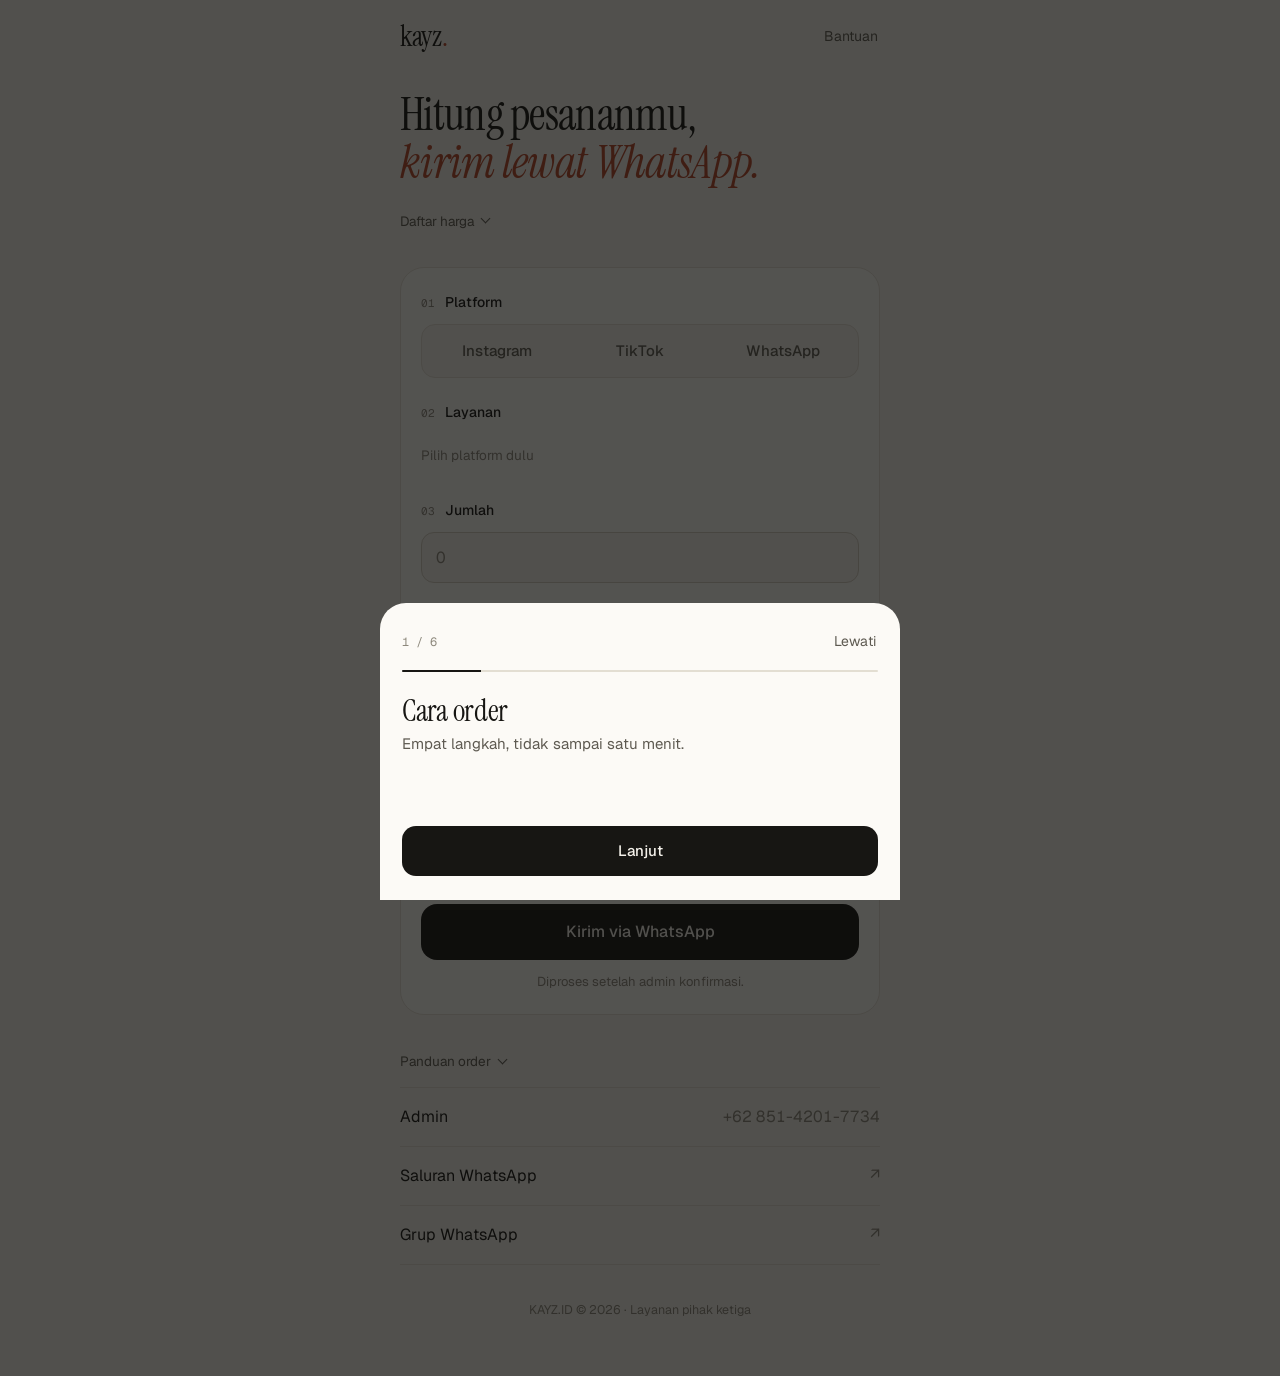
==== commit a96e3637: "Add files via upload" ====
--- a/index.html
+++ b/index.html
@@ -97,6 +97,22 @@
     <p class="after">Diproses setelah admin konfirmasi.</p>
   </section>
 
+  <section class="links rise" style="--i:2">
+    <details class="prices guide">
+      <summary>Panduan order</summary>
+      <ol class="steps">
+        <li>Pilih platform dan layanan.</li>
+        <li>Isi jumlah dan link target.</li>
+        <li>Cek total, lalu kirim via WhatsApp.</li>
+        <li>Tunggu admin konfirmasi.</li>
+      </ol>
+      <button class="link-btn" id="guideTour" type="button">Lihat tutorial interaktif</button>
+    </details>
+    <a class="list-row" id="linkChat" href="#" target="_blank" rel="noopener">Admin <span id="linkChatNum"></span></a>
+    <a class="list-row" id="linkChannel" href="#" target="_blank" rel="noopener">Saluran WhatsApp <span>↗</span></a>
+    <a class="list-row" id="linkGroup" href="#" target="_blank" rel="noopener">Grup WhatsApp <span>↗</span></a>
+  </section>
+
   <footer class="foot">KAYZ.ID © 2026 · Layanan pihak ketiga</footer>
 </main>
 
--- a/style.css
+++ b/style.css
@@ -482,6 +482,15 @@
 .res-body b { color:var(--ink); font-weight:500; }
 .res-actions { display:flex; gap:10px; margin-top:20px; }
 
+.links { margin-top:30px; }
+.links .list-row:last-child { border-bottom:1px solid var(--line); }
+.links .list-row #linkChatNum { font-variant-numeric:tabular-nums; }
+.guide { margin:0 0 10px; }
+.steps { margin:6px 0 10px; padding:0; list-style:none; counter-reset:s; }
+.steps li { counter-increment:s; display:flex; gap:14px; padding:9px 0; border-bottom:1px solid var(--line); font-size:14.5px; color:var(--ink-2); }
+.steps li::before { content:'0' counter(s); font:400 11px/1.9 var(--mono); color:var(--mute); }
+.guide[open] .steps, .guide[open] .link-btn { animation:fadeUp .45s var(--ease); }
+
 @media (prefers-reduced-motion:reduce) {
   *, *::before, *::after {
     animation-duration:.01ms !important;
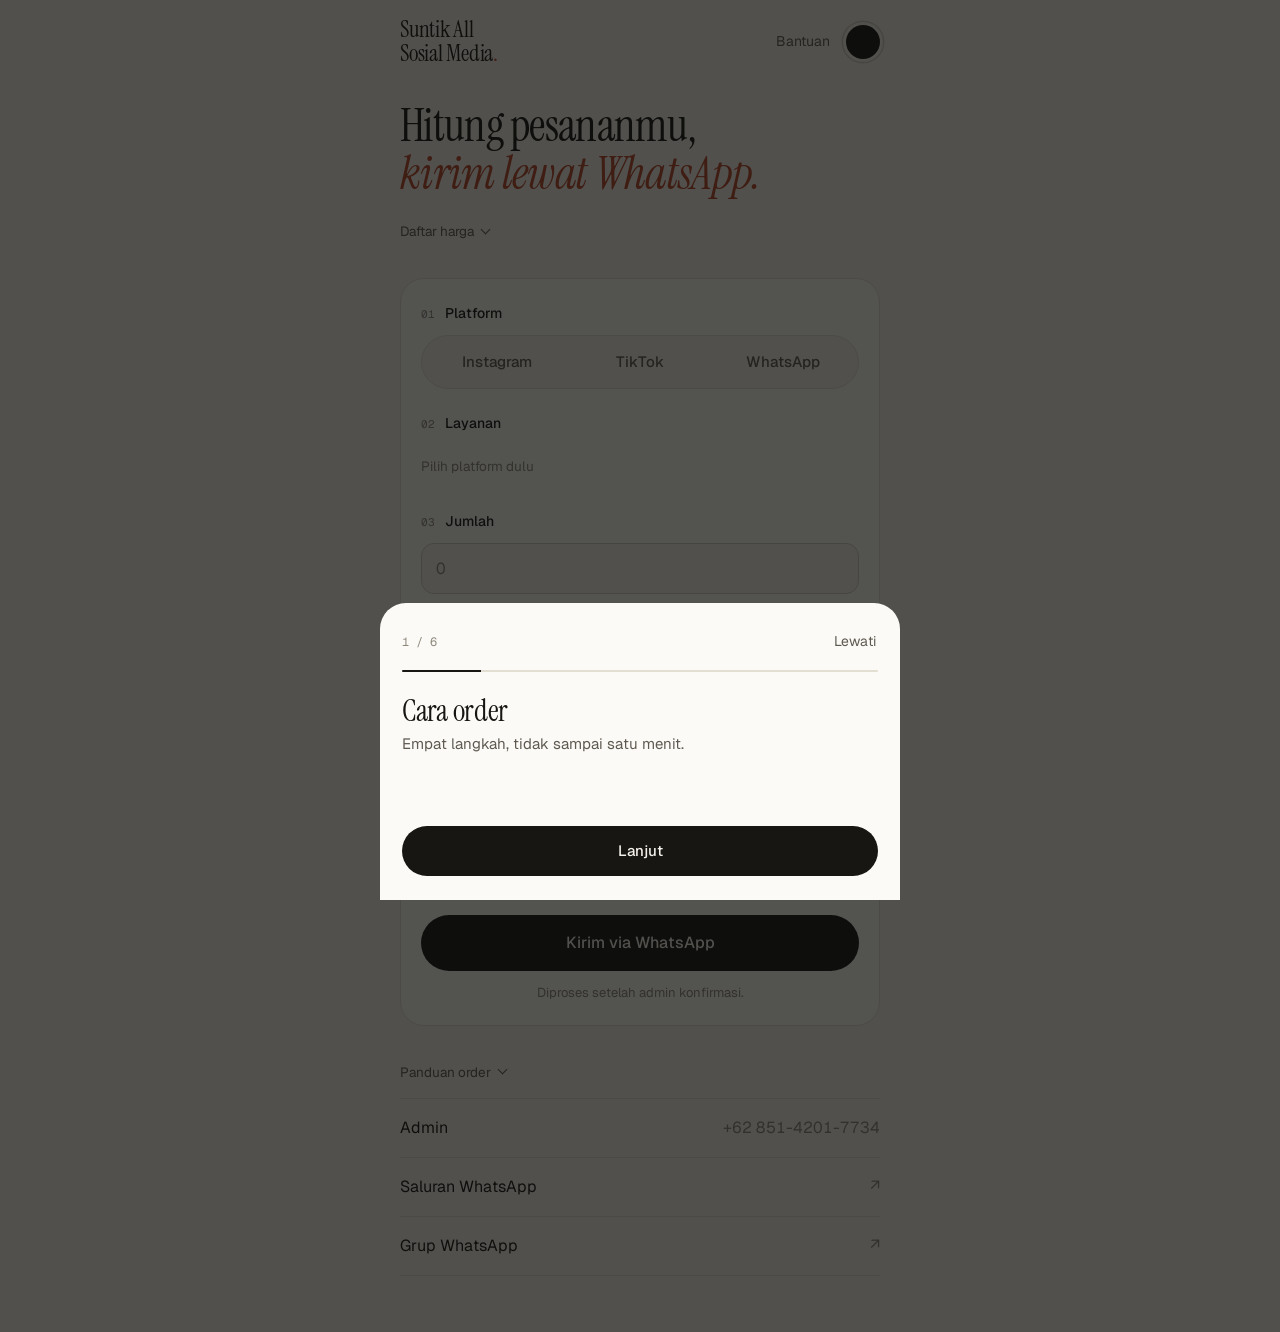
==== commit 98930b61: "Add files via upload" ====
--- a/index.html
+++ b/index.html
@@ -4,17 +4,22 @@
 <meta charset="UTF-8">
 <meta name="viewport" content="width=device-width, initial-scale=1, viewport-fit=cover">
 <meta name="color-scheme" content="light dark">
-<title>KAYZ — Suntik Sosmed</title>
+<title>Suntik All Sosial Media</title>
 <link rel="preconnect" href="https://fonts.googleapis.com">
 <link rel="preconnect" href="https://fonts.gstatic.com" crossorigin>
 <link href="https://fonts.googleapis.com/css2?family=Geist:wght@400;500;600&family=Geist+Mono:wght@400;500&family=Instrument+Serif:ital@0;1&display=swap" rel="stylesheet">
 <link rel="stylesheet" href="style.css">
+<script>try{var b=localStorage.getItem('kayz_brand');if(b)document.documentElement.setAttribute('data-brand',b)}catch(e){}</script>
 </head>
 <body>
 
 <header class="top">
-  <a class="logo" href="./">kayz<i>.</i></a>
-  <button class="link-btn" id="helpOpen" type="button">Bantuan</button>
+  <a class="logo" href="./">Suntik All<br>Sosial Media<i>.</i></a>
+  <div class="top-r">
+    <button class="link-btn" id="helpOpen" type="button">Bantuan</button>
+    <button class="theme-btn" id="themeBtn" type="button" aria-label="Pilih warna" aria-expanded="false"></button>
+  </div>
+  <div class="theme-pop" id="themePop" role="group" aria-label="Pilih warna"><div class="sw-list" id="swList"></div></div>
 </header>
 
 <main class="wrap">
@@ -113,7 +118,6 @@
     <a class="list-row" id="linkGroup" href="#" target="_blank" rel="noopener">Grup WhatsApp <span>↗</span></a>
   </section>
 
-  <footer class="foot">KAYZ.ID © 2026 · Layanan pihak ketiga</footer>
 </main>
 
 <div class="sheet-wrap" id="helpOverlay">
@@ -151,6 +155,7 @@
 
 <script src="prices.js"></script>
 <script src="core.js"></script>
+<script src="ui.js"></script>
 <script src="script.js"></script>
 </body>
 </html>
--- a/style.css
+++ b/style.css
@@ -32,6 +32,21 @@
   }
 }
 
+/* warna utama tombol (bisa dipilih lewat bulatan kanan atas) */
+:root { --brand:var(--ink); --on-brand:var(--bg); }
+:root[data-brand="clay"]   { --brand:#b8472a; --on-brand:#fff; --accent:#b8472a; }
+:root[data-brand="forest"] { --brand:#2f6b4f; --on-brand:#fff; --accent:#2f6b4f; }
+:root[data-brand="ocean"]  { --brand:#2d5fa8; --on-brand:#fff; --accent:#2d5fa8; }
+:root[data-brand="plum"]   { --brand:#7a3f8f; --on-brand:#fff; --accent:#7a3f8f; }
+:root[data-brand="rose"]   { --brand:#c23a6b; --on-brand:#fff; --accent:#c23a6b; }
+@media (prefers-color-scheme:dark) {
+  :root[data-brand="clay"]   { --brand:#e5835f; --on-brand:#1a0f0a; --accent:#e5835f; }
+  :root[data-brand="forest"] { --brand:#6cc79b; --on-brand:#0b1a12; --accent:#6cc79b; }
+  :root[data-brand="ocean"]  { --brand:#7fa7e8; --on-brand:#0c1626; --accent:#7fa7e8; }
+  :root[data-brand="plum"]   { --brand:#c08ad6; --on-brand:#1a0f20; --accent:#c08ad6; }
+  :root[data-brand="rose"]   { --brand:#f07aa5; --on-brand:#26101a; --accent:#f07aa5; }
+}
+
 * { box-sizing:border-box; -webkit-tap-highlight-color:transparent; }
 
 html { scroll-behavior:smooth; color-scheme:light dark; }
@@ -57,6 +72,8 @@
 
 /* ---------- layout ---------- */
 .top, .wrap { max-width:520px; margin:0 auto; }
+.top { position:relative; }
+.top-r { display:flex; align-items:center; gap:14px; }
 
 .top {
   display:flex;
@@ -69,8 +86,8 @@
 
 .logo {
   font-family:var(--serif);
-  font-size:28px;
-  line-height:1;
+  font-size:23px;
+  line-height:1.04;
   color:var(--ink);
   text-decoration:none;
   letter-spacing:-.01em;
@@ -164,18 +181,18 @@
   padding:4px;
   background:var(--bg);
   border:1px solid var(--line);
-  border-radius:14px;
+  border-radius:999px;
   transition:border-color .2s;
 }
 .thumb {
   position:absolute;
   top:4px; bottom:4px; left:0;
   width:0;
-  border-radius:10px;
-  background:var(--ink);
+  border-radius:999px;
+  background:var(--brand);
   opacity:0;
   pointer-events:none;
-  transition:transform .5s var(--ease), width .5s var(--ease), opacity .2s;
+  transition:transform .5s var(--ease), width .5s var(--ease), opacity .2s, background-color .4s;
 }
 .thumb.on { opacity:1; }
 .seg .chip {
@@ -185,16 +202,19 @@
   text-align:center;
   font-weight:500;
   color:var(--ink-2);
-  border-radius:10px;
+  border-radius:999px;
+  overflow:hidden;
   transition:color .3s, transform .18s var(--ease);
 }
-.seg .chip.active { color:var(--bg); }
+.seg .chip.active { color:var(--on-brand); }
 .seg .chip:active { transform:scale(.94); }
 
 /* chip layanan */
 .chip-row { display:flex; gap:8px; flex-wrap:wrap; min-height:42px; align-items:center; }
 
 .chip-row .chip {
+  position:relative;
+  overflow:hidden;
   padding:10px 16px;
   border:1px solid var(--line-2);
   border-radius:999px;
@@ -208,9 +228,9 @@
 .chip-row .chip:active { transform:scale(.94); }
 @media (hover:hover) { .chip-row .chip:not(.active):hover { border-color:var(--ink); color:var(--ink); } }
 .chip-row .chip.active {
-  background:var(--ink);
-  border-color:var(--ink);
-  color:var(--bg);
+  background:var(--brand);
+  border-color:var(--brand);
+  color:var(--on-brand);
   animation:pop .4s var(--ease);
 }
 
@@ -243,6 +263,8 @@
 .qty-quick { display:flex; gap:8px; margin-top:10px; flex-wrap:wrap; }
 .qty-quick:empty { display:none; }
 .qty-btn {
+  position:relative;
+  overflow:hidden;
   padding:6px 13px;
   border:1px solid var(--line);
   border-radius:999px;
@@ -306,13 +328,13 @@
   width:100%;
   height:56px;
   margin-top:22px;
-  border-radius:16px;
-  background:var(--ink);
-  color:var(--bg);
+  border-radius:999px;
+  background:var(--brand);
+  color:var(--on-brand);
   font-size:16px;
   font-weight:500;
   overflow:hidden;
-  transition:transform .2s var(--ease), opacity .2s;
+  transition:transform .2s var(--ease), opacity .2s, background-color .4s;
 }
 .cta:active { transform:scale(.975); }
 .cta-a, .cta-b {
@@ -340,19 +362,20 @@
 .cta.sent::after { transform:scaleX(1); transition:transform 2.4s linear; }
 
 .after { margin:12px 0 0; text-align:center; font-size:13px; color:var(--mute); }
-.foot { margin-top:36px; text-align:center; font-size:12.5px; color:var(--mute); }
 
 /* tombol umum */
 .btn {
+  position:relative;
+  overflow:hidden;
   flex:1;
   height:50px;
-  border-radius:14px;
+  border-radius:999px;
   font-weight:500;
   font-size:15px;
   transition:transform .18s var(--ease), opacity .2s, background .2s;
 }
 .btn:active { transform:scale(.96); }
-.btn.solid { background:var(--ink); color:var(--bg); }
+.btn.solid { background:var(--brand); color:var(--on-brand); transition:transform .18s var(--ease), background-color .4s; }
 .btn.ghost { border:1px solid var(--line-2); color:var(--ink-2); }
 .btn.hidden, .hidden { display:none; }
 
@@ -387,6 +410,8 @@
 .sheet-head h3 { margin:0; font-family:var(--serif); font-weight:400; font-size:30px; letter-spacing:-.01em; }
 
 .list-row {
+  position:relative;
+  overflow:hidden;
   display:flex;
   justify-content:space-between;
   align-items:center;
@@ -446,7 +471,7 @@
 .tut-head { display:flex; justify-content:space-between; align-items:center; }
 .tut-count { font:400 12px var(--mono); color:var(--mute); }
 .tut-bar { height:2px; background:var(--line); border-radius:2px; margin-top:10px; overflow:hidden; }
-.tut-bar i { display:block; height:100%; width:0; background:var(--ink); transition:width .55s var(--ease); }
+.tut-bar i { display:block; height:100%; width:0; background:var(--brand); transition:width .55s var(--ease); }
 .tut-content { min-height:112px; }
 .tut-content.in { animation:fadeUp .45s var(--ease); }
 .tut-content h3 { margin:22px 0 6px; font-family:var(--serif); font-weight:400; font-size:30px; line-height:1.1; letter-spacing:-.01em; }
@@ -491,6 +516,69 @@
 .steps li::before { content:'0' counter(s); font:400 11px/1.9 var(--mono); color:var(--mute); }
 .guide[open] .steps, .guide[open] .link-btn { animation:fadeUp .45s var(--ease); }
 
+/* ketukan (ripple) */
+.ripple {
+  position:absolute;
+  border-radius:50%;
+  background:currentColor;
+  opacity:.22;
+  transform:scale(0);
+  pointer-events:none;
+  animation:ripple .65s var(--ease) forwards;
+}
+@keyframes ripple { to { transform:scale(1); opacity:0; } }
+
+/* bulatan pilih warna */
+.theme-btn {
+  width:34px; height:34px;
+  border-radius:50%;
+  background:var(--brand);
+  box-shadow:0 0 0 3px var(--bg), 0 0 0 4.5px var(--line-2);
+  transition:transform .25s var(--ease), background-color .4s, box-shadow .3s;
+}
+.theme-btn:active { transform:scale(.86); }
+.theme-btn[aria-expanded="true"] { box-shadow:0 0 0 3px var(--bg), 0 0 0 4.5px var(--brand); }
+
+.theme-pop {
+  position:absolute;
+  right:20px;
+  top:calc(100% - 4px);
+  z-index:90;
+  padding:14px 16px;
+  background:var(--surface);
+  border:1px solid var(--line);
+  border-radius:999px;
+  box-shadow:0 18px 40px -16px rgba(0,0,0,.3);
+  transform-origin:top right;
+  transform:scale(.8) translateY(-8px);
+  opacity:0;
+  visibility:hidden;
+  pointer-events:none;
+  transition:transform .45s var(--ease), opacity .25s, visibility 0s .45s;
+}
+.theme-pop.open { transform:none; opacity:1; visibility:visible; pointer-events:auto; transition-delay:0s; }
+.sw-list { position:relative; display:flex; gap:12px; }
+.sw {
+  position:relative;
+  overflow:hidden;
+  width:28px; height:28px;
+  border-radius:50%;
+  background:var(--c);
+  transition:transform .25s var(--ease);
+}
+.sw:active { transform:scale(.8); }
+.sw.on { animation:pop .45s var(--ease); }
+.sw .ripple { background:#fff; }
+.sw-ring {
+  position:absolute;
+  left:-4px; top:-4px;
+  width:36px; height:36px;
+  border-radius:50%;
+  border:2px solid var(--ink);
+  pointer-events:none;
+  transition:transform .55s var(--ease);
+}
+
 @media (prefers-reduced-motion:reduce) {
   *, *::before, *::after {
     animation-duration:.01ms !important;
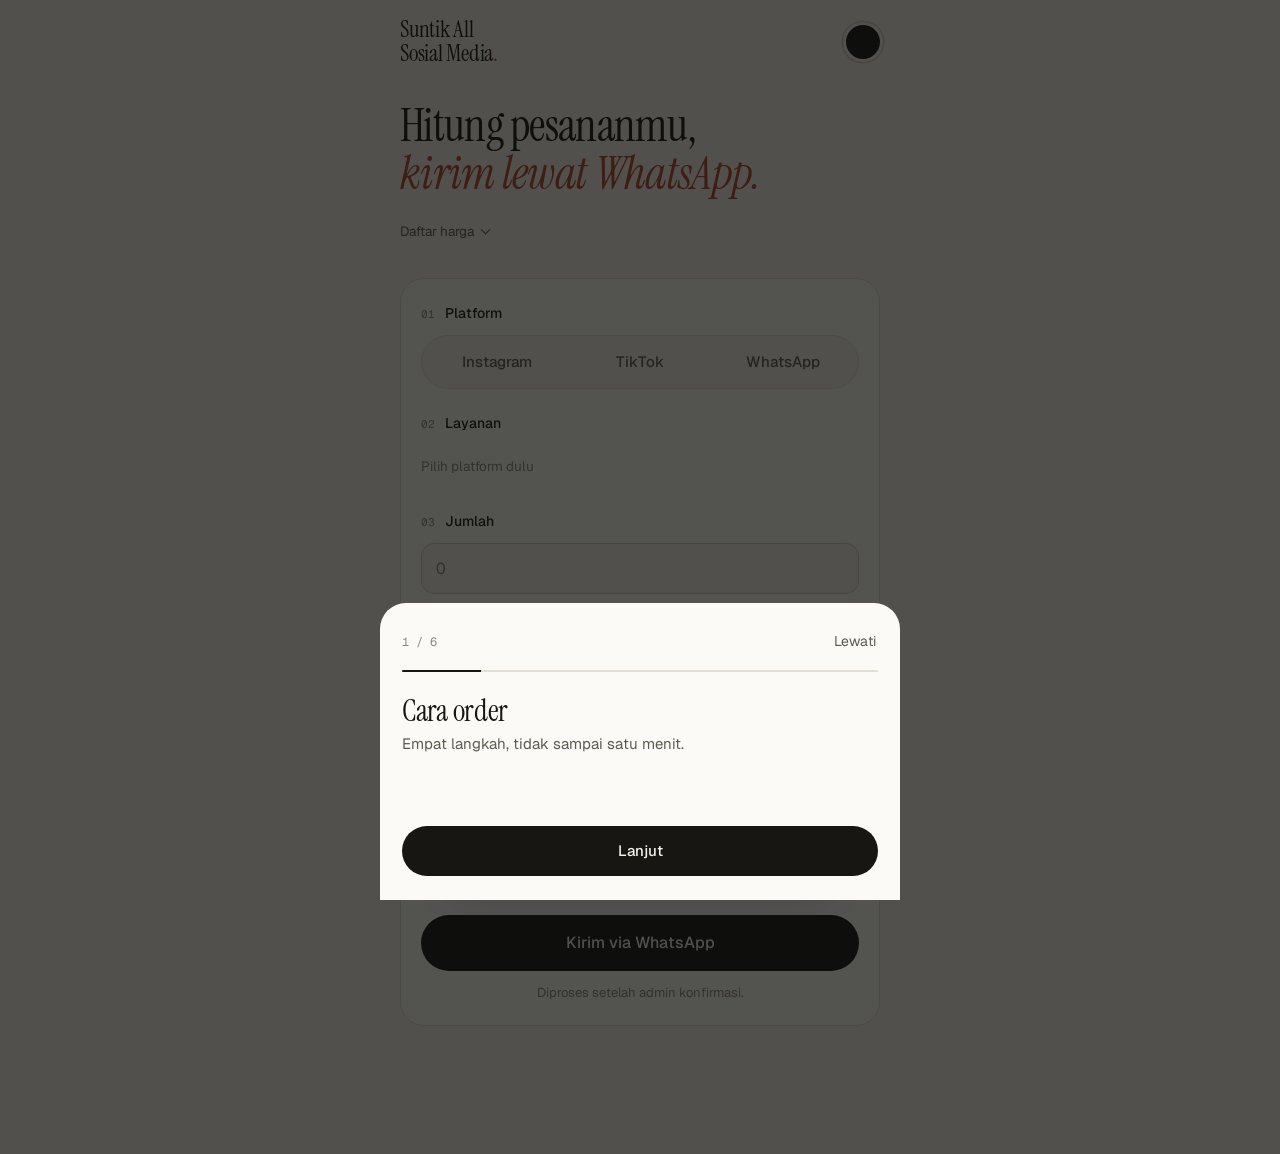
==== commit 3edf53b4: "Add files via upload" ====
--- a/index.html
+++ b/index.html
@@ -9,21 +9,46 @@
 <link rel="preconnect" href="https://fonts.gstatic.com" crossorigin>
 <link href="https://fonts.googleapis.com/css2?family=Geist:wght@400;500;600&family=Geist+Mono:wght@400;500&family=Instrument+Serif:ital@0;1&display=swap" rel="stylesheet">
 <link rel="stylesheet" href="style.css">
-<script>try{var b=localStorage.getItem('kayz_brand');if(b)document.documentElement.setAttribute('data-brand',b)}catch(e){}</script>
+<script>try{var d=document.documentElement,s=localStorage;['brand','motion','ripple'].forEach(function(k){var v=s.getItem('kayz_'+k);if(v)d.setAttribute('data-'+k,v)})}catch(e){}</script>
 </head>
 <body>
 
 <header class="top">
   <a class="logo" href="./">Suntik All<br>Sosial Media<i>.</i></a>
-  <div class="top-r">
-    <button class="link-btn" id="helpOpen" type="button">Bantuan</button>
-    <button class="theme-btn" id="themeBtn" type="button" aria-label="Pilih warna" aria-expanded="false"></button>
-  </div>
-  <div class="theme-pop" id="themePop" role="group" aria-label="Pilih warna"><div class="sw-list" id="swList"></div></div>
+  <button class="theme-btn" id="themeBtn" type="button" aria-label="Warna dan animasi"></button>
 </header>
 
 <main class="wrap">
 
+  <div class="view" id="view-theme" hidden>
+    <h1>Warna<br><em>&amp; animasi.</em></h1>
+
+    <div class="group">
+      <div class="lbl">Warna</div>
+      <div class="sw-list" id="swList"></div>
+    </div>
+
+    <div class="group">
+      <div class="lbl">Gerak</div>
+      <div class="seg" id="motionRow">
+        <span class="thumb"></span>
+        <button class="chip" type="button" data-k="smooth">Halus</button>
+        <button class="chip" type="button" data-k="snappy">Lincah</button>
+        <button class="chip" type="button" data-k="off">Mati</button>
+      </div>
+    </div>
+
+    <div class="group">
+      <button class="switch-row" id="rippleToggle" type="button" role="switch" aria-checked="true">
+        <span>Riak saat diketuk</span>
+        <i class="switch"><b></b></i>
+      </button>
+    </div>
+
+    <button class="btn solid try" id="tryBtn" type="button">Coba ketuk</button>
+  </div>
+
+  <div class="view" id="view-home">
   <section class="hero rise" style="--i:0">
     <h1>Hitung pesananmu,<br><em>kirim lewat WhatsApp.</em></h1>
     <details class="prices">
@@ -101,38 +126,32 @@
     </button>
     <p class="after">Diproses setelah admin konfirmasi.</p>
   </section>
+  </div>
 
-  <section class="links rise" style="--i:2">
-    <details class="prices guide">
-      <summary>Panduan order</summary>
-      <ol class="steps">
-        <li>Pilih platform dan layanan.</li>
-        <li>Isi jumlah dan link target.</li>
-        <li>Cek total, lalu kirim via WhatsApp.</li>
-        <li>Tunggu admin konfirmasi.</li>
-      </ol>
-      <button class="link-btn" id="guideTour" type="button">Lihat tutorial interaktif</button>
-    </details>
-    <a class="list-row" id="linkChat" href="#" target="_blank" rel="noopener">Admin <span id="linkChatNum"></span></a>
-    <a class="list-row" id="linkChannel" href="#" target="_blank" rel="noopener">Saluran WhatsApp <span>↗</span></a>
-    <a class="list-row" id="linkGroup" href="#" target="_blank" rel="noopener">Grup WhatsApp <span>↗</span></a>
-  </section>
+  <div class="view" id="view-support" hidden>
+    <h1>Butuh<br><em>bantuan?</em></h1>
+    <ol class="steps">
+      <li>Pilih platform dan layanan.</li>
+      <li>Isi jumlah dan link target.</li>
+      <li>Cek total, lalu kirim via WhatsApp.</li>
+      <li>Tunggu admin konfirmasi.</li>
+    </ol>
+    <div class="rows">
+      <button class="list-row" id="guideTour" type="button">Tutorial interaktif <span>→</span></button>
+      <a class="list-row" id="linkChat" href="#" target="_blank" rel="noopener">Admin <span id="linkChatNum"></span></a>
+      <a class="list-row" id="linkChannel" href="#" target="_blank" rel="noopener">Saluran WhatsApp <span>↗</span></a>
+      <a class="list-row" id="linkGroup" href="#" target="_blank" rel="noopener">Grup WhatsApp <span>↗</span></a>
+    </div>
+  </div>
 
 </main>
 
-<div class="sheet-wrap" id="helpOverlay">
-  <div class="sheet" role="dialog" aria-modal="true" aria-label="Bantuan">
-    <div class="grab"></div>
-    <div class="sheet-head">
-      <h3>Bantuan</h3>
-      <button class="link-btn" id="helpClose" type="button">Tutup</button>
-    </div>
-    <button class="list-row" id="helpTour" type="button">Cara order <span>→</span></button>
-    <a class="list-row" id="helpChat" href="#" target="_blank" rel="noopener">Chat admin <span>↗</span></a>
-    <a class="list-row" id="helpChannel" href="#" target="_blank" rel="noopener">Saluran <span>↗</span></a>
-    <a class="list-row" id="helpGroup" href="#" target="_blank" rel="noopener">Group komunitas <span>↗</span></a>
-  </div>
-</div>
+<nav class="nav" id="nav" aria-label="Menu">
+  <span class="nav-thumb"></span>
+  <button class="tab" type="button" data-v="theme"><svg viewBox="0 0 24 24" width="20" height="20" fill="none" stroke="currentColor" stroke-width="1.8" stroke-linecap="round" stroke-linejoin="round" aria-hidden="true"><path d="M4 8h9M17 8h3M4 16h3M11 16h9"/><circle cx="15" cy="8" r="2"/><circle cx="9" cy="16" r="2"/></svg><span>Warna/Animasi</span></button>
+  <button class="tab active" type="button" data-v="home"><svg viewBox="0 0 24 24" width="20" height="20" fill="none" stroke="currentColor" stroke-width="1.8" stroke-linecap="round" stroke-linejoin="round" aria-hidden="true"><path d="M4 11.5 12 5l8 6.5V19a1 1 0 0 1-1 1h-4v-5H9v5H5a1 1 0 0 1-1-1z"/></svg><span>Home</span></button>
+  <button class="tab" type="button" data-v="support"><svg viewBox="0 0 24 24" width="20" height="20" fill="none" stroke="currentColor" stroke-width="1.8" stroke-linecap="round" stroke-linejoin="round" aria-hidden="true"><path d="M5 6h14a1 1 0 0 1 1 1v9a1 1 0 0 1-1 1h-8l-4 3v-3H5a1 1 0 0 1-1-1V7a1 1 0 0 1 1-1z"/></svg><span>Support</span></button>
+</nav>
 
 <div class="tut-highlight" id="tutHighlight"></div>
 <div class="tut-overlay" id="tutOverlay">
--- a/style.css
+++ b/style.css
@@ -72,8 +72,6 @@
 
 /* ---------- layout ---------- */
 .top, .wrap { max-width:520px; margin:0 auto; }
-.top { position:relative; }
-.top-r { display:flex; align-items:center; gap:14px; }
 
 .top {
   display:flex;
@@ -82,7 +80,7 @@
   padding:calc(18px + env(safe-area-inset-top)) 20px 6px;
 }
 
-.wrap { padding:0 20px 56px; }
+.wrap { padding:0 20px 128px; }
 
 .logo {
   font-family:var(--serif);
@@ -237,7 +235,7 @@
 .empty-hint { font-size:13.5px; color:var(--mute); }
 
 /* collapse (reaction) */
-.collapse { display:grid; grid-template-rows:0fr; transition:grid-template-rows .45s var(--ease); }
+.collapse { display:grid; grid-template-rows:0fr; transition:grid-template-rows .45s cubic-bezier(.22,1,.36,1); }
 .collapse > div { overflow:hidden; min-height:0; visibility:hidden; transition:visibility 0s .45s; }
 .collapse.open { grid-template-rows:1fr; }
 .collapse.open > div { visibility:visible; transition-delay:0s; }
@@ -379,36 +377,6 @@
 .btn.ghost { border:1px solid var(--line-2); color:var(--ink-2); }
 .btn.hidden, .hidden { display:none; }
 
-/* ---------- bottom sheet (bantuan) ---------- */
-.sheet-wrap {
-  position:fixed; inset:0;
-  z-index:100;
-  display:flex;
-  align-items:flex-end;
-  justify-content:center;
-  background:rgba(10,10,8,.45);
-  -webkit-backdrop-filter:blur(6px);
-  backdrop-filter:blur(6px);
-  opacity:0;
-  pointer-events:none;
-  transition:opacity .3s;
-}
-.sheet-wrap.show { opacity:1; pointer-events:auto; }
-
-.sheet {
-  width:100%;
-  max-width:520px;
-  padding:10px 22px calc(22px + env(safe-area-inset-bottom));
-  background:var(--surface);
-  border-radius:26px 26px 0 0;
-  transform:translateY(100%);
-  transition:transform .55s var(--ease);
-}
-.sheet-wrap.show .sheet { transform:none; }
-.grab { width:38px; height:4px; border-radius:2px; background:var(--line-2); margin:0 auto 14px; }
-.sheet-head { display:flex; justify-content:space-between; align-items:center; margin-bottom:6px; }
-.sheet-head h3 { margin:0; font-family:var(--serif); font-weight:400; font-size:30px; letter-spacing:-.01em; }
-
 .list-row {
   position:relative;
   overflow:hidden;
@@ -436,7 +404,7 @@
   border-radius:16px;
   box-shadow:0 0 0 9999px rgba(12,12,10,.7), 0 0 0 2px rgba(255,255,255,.85);
   opacity:0;
-  transition:top .45s var(--ease), left .45s var(--ease), width .45s var(--ease), height .45s var(--ease), opacity .25s;
+  transition:top .45s cubic-bezier(.22,1,.36,1), left .45s cubic-bezier(.22,1,.36,1), width .45s cubic-bezier(.22,1,.36,1), height .45s cubic-bezier(.22,1,.36,1), opacity .25s;
 }
 .tut-highlight.dim { box-shadow:0 0 0 9999px rgba(12,12,10,.7); }
 .tut-highlight.show { opacity:1; }
@@ -507,14 +475,9 @@
 .res-body b { color:var(--ink); font-weight:500; }
 .res-actions { display:flex; gap:10px; margin-top:20px; }
 
-.links { margin-top:30px; }
-.links .list-row:last-child { border-bottom:1px solid var(--line); }
-.links .list-row #linkChatNum { font-variant-numeric:tabular-nums; }
-.guide { margin:0 0 10px; }
-.steps { margin:6px 0 10px; padding:0; list-style:none; counter-reset:s; }
+.steps { margin:22px 0 0; padding:0; list-style:none; counter-reset:s; }
 .steps li { counter-increment:s; display:flex; gap:14px; padding:9px 0; border-bottom:1px solid var(--line); font-size:14.5px; color:var(--ink-2); }
 .steps li::before { content:'0' counter(s); font:400 11px/1.9 var(--mono); color:var(--mute); }
-.guide[open] .steps, .guide[open] .link-btn { animation:fadeUp .45s var(--ease); }
 
 /* ketukan (ripple) */
 .ripple {
@@ -539,29 +502,28 @@
 .theme-btn:active { transform:scale(.86); }
 .theme-btn[aria-expanded="true"] { box-shadow:0 0 0 3px var(--bg), 0 0 0 4.5px var(--brand); }
 
-.theme-pop {
-  position:absolute;
-  right:20px;
-  top:calc(100% - 4px);
-  z-index:90;
-  padding:14px 16px;
-  background:var(--surface);
-  border:1px solid var(--line);
-  border-radius:999px;
-  box-shadow:0 18px 40px -16px rgba(0,0,0,.3);
-  transform-origin:top right;
-  transform:scale(.8) translateY(-8px);
-  opacity:0;
-  visibility:hidden;
-  pointer-events:none;
-  transition:transform .45s var(--ease), opacity .25s, visibility 0s .45s;
-}
-.theme-pop.open { transform:none; opacity:1; visibility:visible; pointer-events:auto; transition-delay:0s; }
-.sw-list { position:relative; display:flex; gap:12px; }
+/* ---------- halaman (home / warna / support) ---------- */
+.view[hidden] { display:none; }
+.view.in-r { animation:slideR .55s var(--ease) backwards; }
+.view.in-l { animation:slideL .55s var(--ease) backwards; }
+@keyframes slideR { from { opacity:0; transform:translateX(34px); } to { opacity:1; transform:none; } }
+@keyframes slideL { from { opacity:0; transform:translateX(-34px); } to { opacity:1; transform:none; } }
+
+.rows .list-row:first-child { border-top:0; }
+.rows .list-row:last-child { border-bottom:1px solid var(--line); }
+#linkChatNum { font-variant-numeric:tabular-nums; }
+
+.view > h1:first-child { margin-top:30px; }
+.group { margin-top:28px; }
+.try { width:100%; margin-top:6px; }
+.btn.bounce { animation:pop .5s var(--ease); }
+
+/* pilihan warna */
+.sw-list { position:relative; display:flex; flex-wrap:wrap; gap:14px 12px; padding:5px; }
 .sw {
   position:relative;
   overflow:hidden;
-  width:28px; height:28px;
+  width:40px; height:40px;
   border-radius:50%;
   background:var(--c);
   transition:transform .25s var(--ease);
@@ -571,12 +533,94 @@
 .sw .ripple { background:#fff; }
 .sw-ring {
   position:absolute;
-  left:-4px; top:-4px;
-  width:36px; height:36px;
+  left:0; top:0;
+  width:50px; height:50px;
+  margin:0;
   border-radius:50%;
   border:2px solid var(--ink);
   pointer-events:none;
   transition:transform .55s var(--ease);
+}
+
+/* saklar */
+.switch-row {
+  position:relative;
+  overflow:hidden;
+  display:flex;
+  justify-content:space-between;
+  align-items:center;
+  width:100%;
+  padding:16px 0;
+  border-top:1px solid var(--line);
+  border-bottom:1px solid var(--line);
+  font-size:16px;
+  text-align:left;
+}
+.switch { position:relative; flex:none; width:48px; height:28px; border-radius:999px; background:var(--line-2); transition:background-color .35s; }
+.switch b { position:absolute; top:3px; left:3px; width:22px; height:22px; border-radius:50%; background:#fff; box-shadow:0 1px 3px rgba(0,0,0,.25); transition:transform .5s var(--ease); }
+.switch-row[aria-checked="true"] .switch { background:var(--brand); }
+.switch-row[aria-checked="true"] .switch b { transform:translateX(20px); }
+.switch-row:active .switch b { width:26px; }
+.switch-row[aria-checked="true"]:active .switch b { transform:translateX(16px); }
+
+/* ---------- menu bawah ---------- */
+.nav {
+  position:fixed;
+  left:50%;
+  bottom:calc(14px + env(safe-area-inset-bottom));
+  z-index:80;
+  display:grid;
+  grid-template-columns:repeat(3,1fr);
+  width:min(400px, calc(100% - 28px));
+  padding:5px;
+  background:var(--surface);
+  border:1px solid var(--line);
+  border-radius:999px;
+  box-shadow:0 18px 40px -18px rgba(0,0,0,.35);
+  transform:translateX(-50%);
+  transition:transform .5s var(--ease);
+}
+.nav.away { transform:translate(-50%, 180%); }
+.nav-thumb {
+  position:absolute;
+  top:5px; bottom:5px; left:0;
+  width:0;
+  border-radius:999px;
+  background:var(--brand);
+  opacity:0;
+  pointer-events:none;
+  transition:transform .55s var(--ease), width .55s var(--ease), opacity .2s, background-color .4s;
+}
+.nav-thumb.on { opacity:1; }
+.tab {
+  position:relative;
+  z-index:1;
+  overflow:hidden;
+  display:flex;
+  flex-direction:column;
+  align-items:center;
+  gap:3px;
+  padding:9px 0 8px;
+  border-radius:999px;
+  color:var(--ink-2);
+  font-size:11px;
+  font-weight:500;
+  white-space:nowrap;
+  transition:color .3s, transform .18s var(--ease);
+}
+.tab:active { transform:scale(.93); }
+.tab.active { color:var(--on-brand); }
+.tab.active svg { animation:pop .5s var(--ease); }
+
+/* ---------- pengaturan gerak ---------- */
+:root[data-motion="snappy"] { --ease:cubic-bezier(.34,1.56,.64,1); }
+:root[data-ripple="off"] .ripple { display:none; }
+:root[data-motion="off"] *, :root[data-motion="off"] *::before, :root[data-motion="off"] *::after {
+  animation-duration:.01ms !important;
+  animation-iteration-count:1 !important;
+  transition-duration:.01ms !important;
+  transition-delay:0s !important;
+  scroll-behavior:auto !important;
 }
 
 @media (prefers-reduced-motion:reduce) {
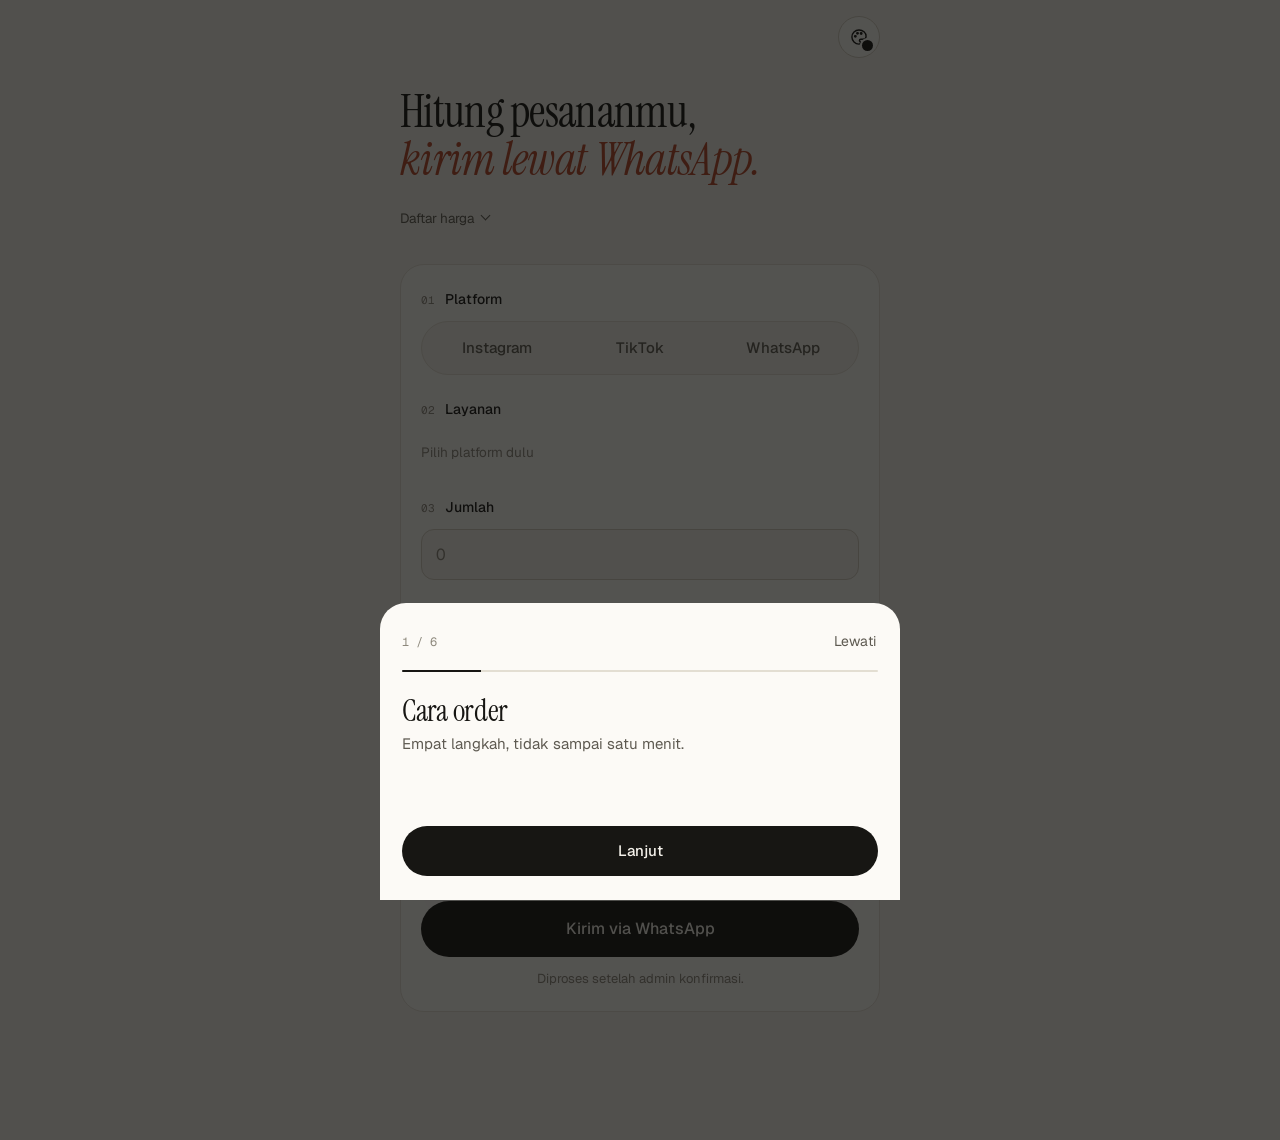
==== commit 025055d0: "Add files via upload" ====
--- a/index.html
+++ b/index.html
@@ -14,8 +14,7 @@
 <body>
 
 <header class="top">
-  <a class="logo" href="./">Suntik All<br>Sosial Media<i>.</i></a>
-  <button class="theme-btn" id="themeBtn" type="button" aria-label="Warna dan animasi"></button>
+  <button class="theme-btn" id="themeBtn" type="button" aria-label="Warna dan animasi"><svg viewBox="0 0 24 24" width="20" height="20" fill="none" stroke="currentColor" stroke-width="1.7" stroke-linecap="round" stroke-linejoin="round" aria-hidden="true"><path d="M12 3.5a8.5 8.5 0 1 0 0 17c1.2 0 1.8-.8 1.8-1.6 0-1.4-1.3-1.5-1.3-2.7 0-.9.7-1.5 1.7-1.5H17a3.5 3.5 0 0 0 3.5-3.5C20.5 6.6 16.7 3.5 12 3.5z"/><circle cx="7.6" cy="11.2" r=".9" fill="currentColor"/><circle cx="10.2" cy="7.6" r=".9" fill="currentColor"/><circle cx="14.6" cy="7.8" r=".9" fill="currentColor"/></svg><i class="badge"></i></button>
 </header>
 
 <main class="wrap">
@@ -130,14 +129,8 @@
 
   <div class="view" id="view-support" hidden>
     <h1>Butuh<br><em>bantuan?</em></h1>
-    <ol class="steps">
-      <li>Pilih platform dan layanan.</li>
-      <li>Isi jumlah dan link target.</li>
-      <li>Cek total, lalu kirim via WhatsApp.</li>
-      <li>Tunggu admin konfirmasi.</li>
-    </ol>
     <div class="rows">
-      <button class="list-row" id="guideTour" type="button">Tutorial interaktif <span>→</span></button>
+      <button class="list-row" id="guideTour" type="button">Tutorial pesan <span>→</span></button>
       <a class="list-row" id="linkChat" href="#" target="_blank" rel="noopener">Admin <span id="linkChatNum"></span></a>
       <a class="list-row" id="linkChannel" href="#" target="_blank" rel="noopener">Saluran WhatsApp <span>↗</span></a>
       <a class="list-row" id="linkGroup" href="#" target="_blank" rel="noopener">Grup WhatsApp <span>↗</span></a>
--- a/style.css
+++ b/style.css
@@ -76,8 +76,8 @@
 .top {
   display:flex;
   align-items:center;
-  justify-content:space-between;
-  padding:calc(18px + env(safe-area-inset-top)) 20px 6px;
+  justify-content:flex-end;
+  padding:calc(16px + env(safe-area-inset-top)) 20px 0;
 }
 
 .wrap { padding:0 20px 128px; }
@@ -475,9 +475,6 @@
 .res-body b { color:var(--ink); font-weight:500; }
 .res-actions { display:flex; gap:10px; margin-top:20px; }
 
-.steps { margin:22px 0 0; padding:0; list-style:none; counter-reset:s; }
-.steps li { counter-increment:s; display:flex; gap:14px; padding:9px 0; border-bottom:1px solid var(--line); font-size:14.5px; color:var(--ink-2); }
-.steps li::before { content:'0' counter(s); font:400 11px/1.9 var(--mono); color:var(--mute); }
 
 /* ketukan (ripple) */
 .ripple {
@@ -493,14 +490,30 @@
 
 /* bulatan pilih warna */
 .theme-btn {
-  width:34px; height:34px;
+  position:relative;
+  overflow:hidden;
+  display:grid;
+  place-items:center;
+  width:42px; height:42px;
+  border-radius:50%;
+  background:var(--surface);
+  border:1px solid var(--line-2);
+  color:var(--ink);
+  transition:transform .25s var(--ease), border-color .3s;
+}
+.theme-btn svg { transition:transform .5s var(--ease); }
+.theme-btn:active { transform:scale(.9); }
+.theme-btn:active svg { transform:rotate(-14deg); }
+@media (hover:hover) { .theme-btn:hover { border-color:var(--brand); } }
+.theme-btn .badge {
+  position:absolute;
+  right:6px; bottom:6px;
+  width:11px; height:11px;
   border-radius:50%;
   background:var(--brand);
-  box-shadow:0 0 0 3px var(--bg), 0 0 0 4.5px var(--line-2);
-  transition:transform .25s var(--ease), background-color .4s, box-shadow .3s;
-}
-.theme-btn:active { transform:scale(.86); }
-.theme-btn[aria-expanded="true"] { box-shadow:0 0 0 3px var(--bg), 0 0 0 4.5px var(--brand); }
+  box-shadow:0 0 0 2px var(--surface);
+  transition:background-color .4s;
+}
 
 /* ---------- halaman (home / warna / support) ---------- */
 .view[hidden] { display:none; }
@@ -509,7 +522,7 @@
 @keyframes slideR { from { opacity:0; transform:translateX(34px); } to { opacity:1; transform:none; } }
 @keyframes slideL { from { opacity:0; transform:translateX(-34px); } to { opacity:1; transform:none; } }
 
-.rows .list-row:first-child { border-top:0; }
+.rows { margin-top:20px; }
 .rows .list-row:last-child { border-bottom:1px solid var(--line); }
 #linkChatNum { font-variant-numeric:tabular-nums; }
 
